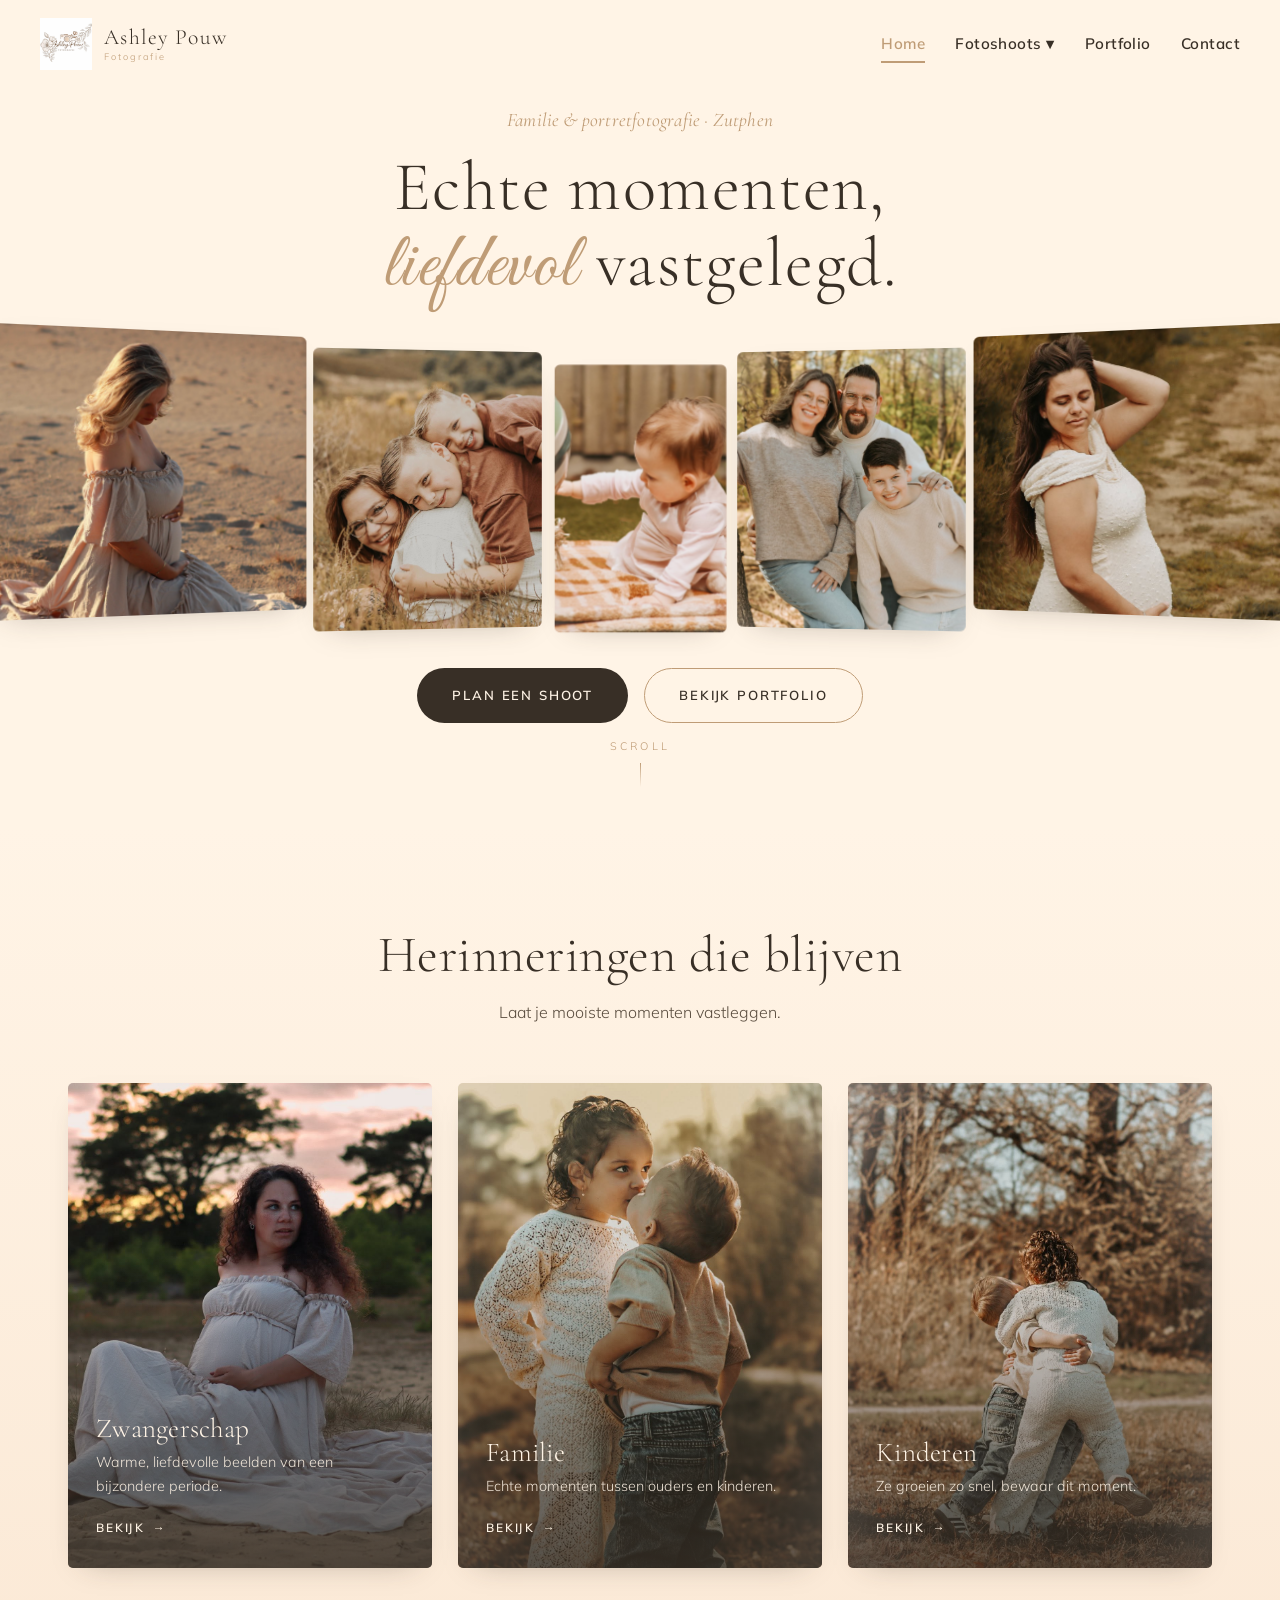
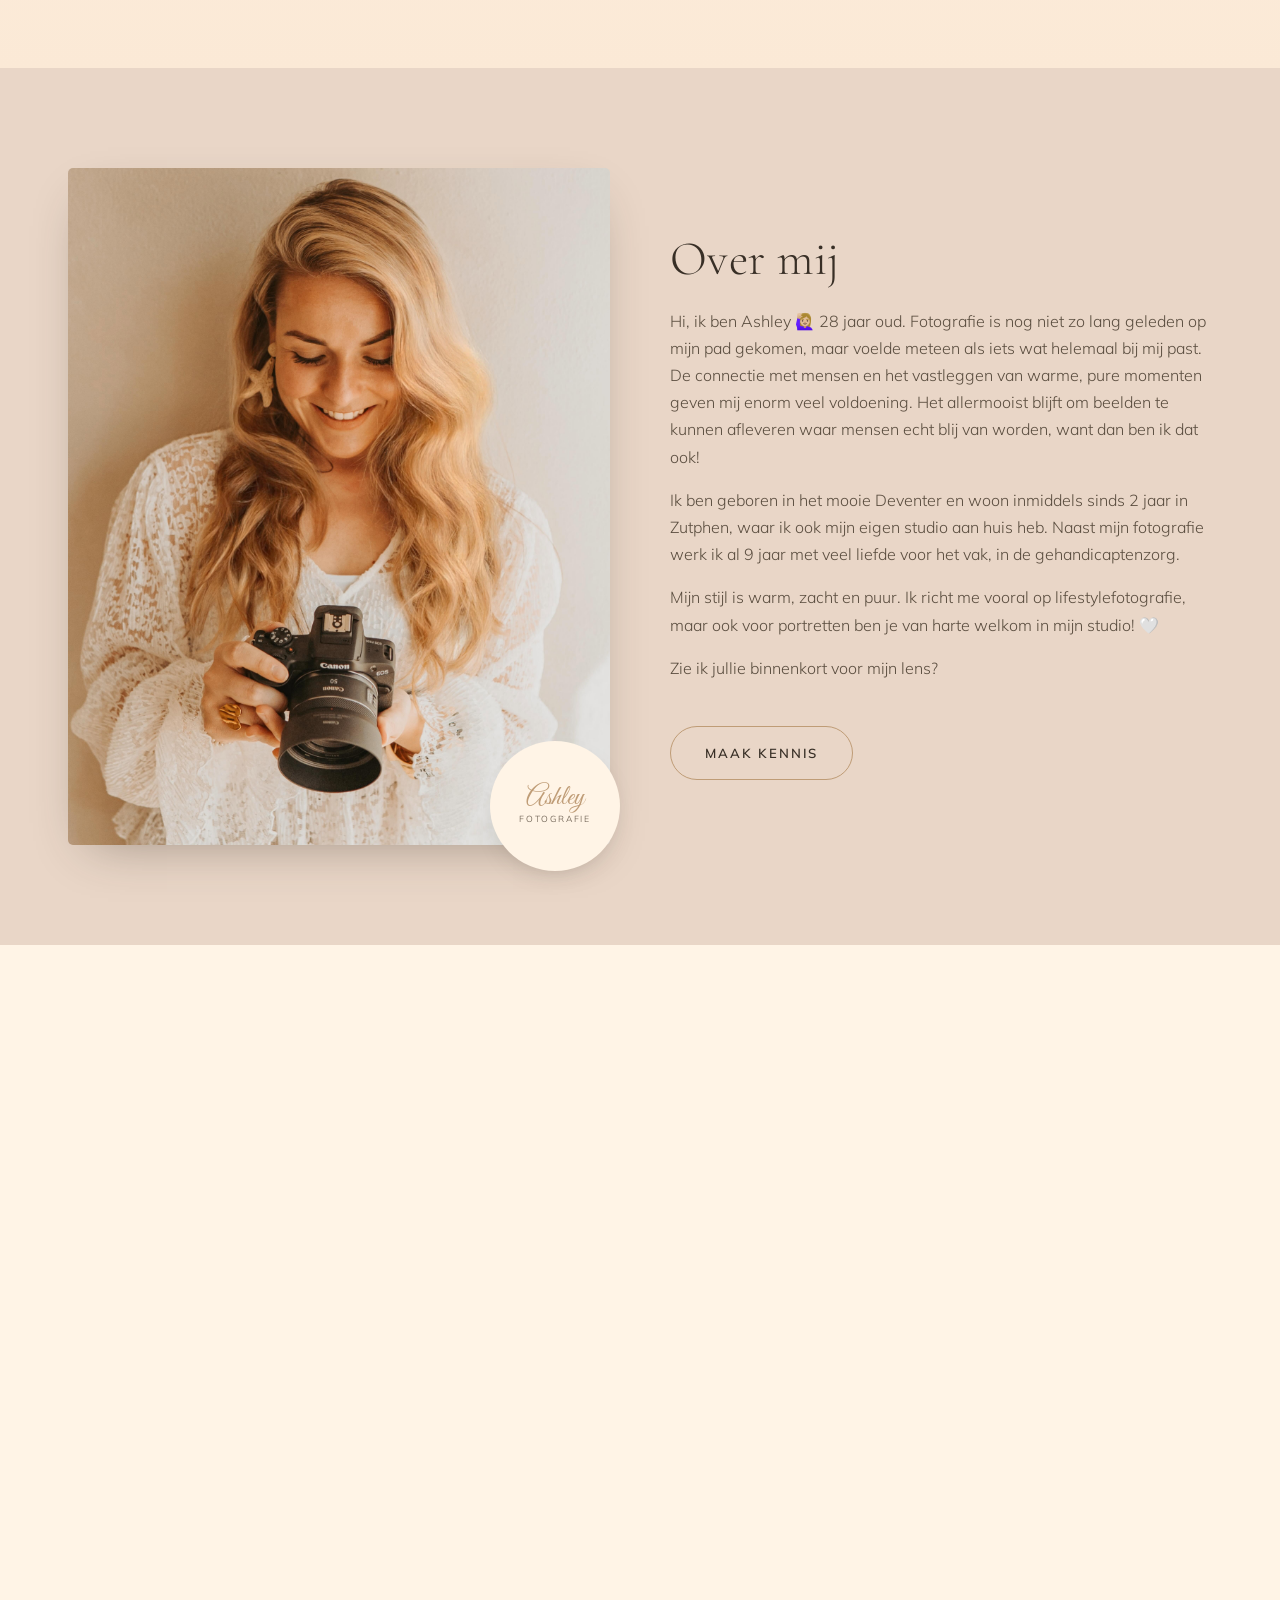
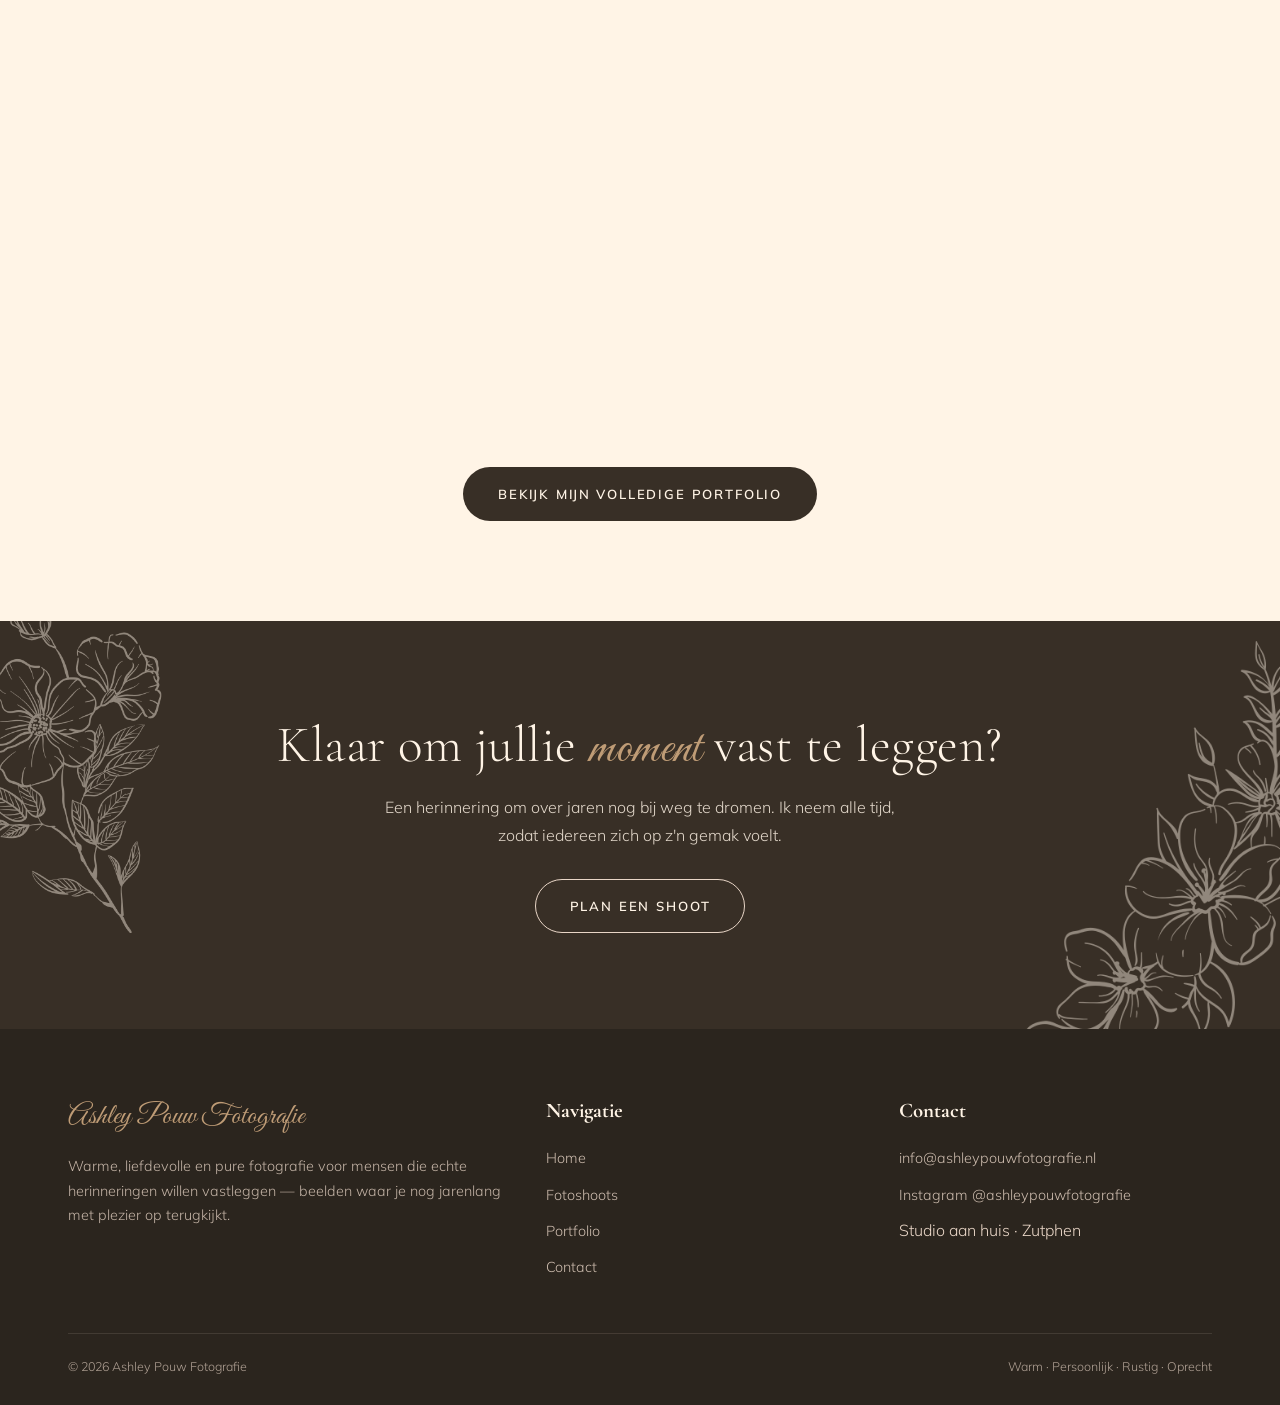
==== index.html @ 1427d6a0 "Ashley Pouw Fotografie website Volledige statische 7-paginas site: hero met gebogen fotoband, fotosh" ====
<!DOCTYPE html>
<html lang="nl">
<head>
  <meta charset="UTF-8">
  <meta name="viewport" content="width=device-width, initial-scale=1.0">
  <title>Ashley Pouw Fotografie · Warme, liefdevolle fotografie in Zutphen</title>
  <meta name="description" content="Warme, pure lifestyle- en portretfotografie in Zutphen. Zwangerschap, gezin, kinderen en meer — echte momenten, liefdevol vastgelegd.">
  <link rel="icon" href="images/logo.jpg">
  <link rel="preconnect" href="https://fonts.googleapis.com">
  <link rel="preconnect" href="https://fonts.gstatic.com" crossorigin>
  <link href="https://fonts.googleapis.com/css2?family=Cormorant+Garamond:ital,wght@0,300;0,400;0,500;1,300;1,400&family=Great+Vibes&family=Mulish:wght@300;400;600&display=swap" rel="stylesheet">
  <link rel="stylesheet" href="css/style.css">
</head>
<body>

  <!-- ===== Header ===== -->
  <header class="site-header">
    <a class="brand" href="index.html">
      <img src="images/logo.jpg" alt="Ashley Pouw Fotografie logo">
      <span class="brand-name">Ashley Pouw<small>Fotografie</small></span>
    </a>
    <button class="nav-toggle" aria-label="Menu"><span></span><span></span><span></span></button>
    <nav class="nav">
      <a href="index.html" class="active">Home</a>
      <div class="has-drop">
        <a href="fotoshoots.html">Fotoshoots ▾</a>
        <div class="dropdown">
          <a href="fotoshoots.html">Alle fotoshoots</a>
          <a href="familieshoots.html">Familieshoots</a>
          <a href="kindershoot.html">Kindershoot</a>
          <a href="zwangerschapsshoot.html">Zwangerschapsshoot</a>
        </div>
      </div>
      <a href="portfolio.html">Portfolio</a>
      <a href="contact.html">Contact</a>
    </nav>
  </header>

  <!-- ===== Hero ===== -->
  <section class="hero">
    <span class="eyebrow hero-eyebrow">Familie &amp; portretfotografie · Zutphen</span>
    <h1>Echte momenten,<br><span class="script">liefdevol</span> vastgelegd.</h1>

    <div class="arc">
      <div class="arc-item"><img src="images/zwanger-1.jpg" alt="Zwangerschapsshoot"></div>
      <div class="arc-item"><img src="images/familie-2.jpg" alt="Familieshoot"></div>
      <div class="arc-item"><img src="images/kinder-2.jpg" alt="Kindershoot"></div>
      <div class="arc-item"><img src="images/familie-7.jpg" alt="Familieshoot"></div>
      <div class="arc-item"><img src="images/zwanger-4.jpg" alt="Zwangerschapsshoot"></div>
    </div>

    <div class="hero-cta">
      <a href="contact.html" class="btn btn-primary">Plan een shoot</a>
      <a href="portfolio.html" class="btn btn-ghost">Bekijk portfolio</a>
    </div>

    <div class="scroll-hint">Scroll</div>
  </section>

  <!-- ===== Diensten ===== -->
  <section class="services section-pad">
    <div class="container">
      <div class="section-head reveal">
        <h2>Herinneringen die blijven</h2>
        <p>Laat je mooiste momenten vastleggen.</p>
      </div>
      <div class="service-grid">
        <a class="service-card reveal" href="zwangerschapsshoot.html">
          <img src="images/zwanger-2.jpg" alt="Zwangerschapsshoot">
          <div class="body">
            <h3>Zwangerschap</h3>
            <p>Warme, liefdevolle beelden van een bijzondere periode.</p>
            <span class="link">Bekijk <span>→</span></span>
          </div>
        </a>
        <a class="service-card reveal" href="familieshoots.html">
          <img src="images/familie-5.jpg" alt="Familieshoot">
          <div class="body">
            <h3>Familie</h3>
            <p>Echte momenten tussen ouders en kinderen.</p>
            <span class="link">Bekijk <span>→</span></span>
          </div>
        </a>
        <a class="service-card reveal" href="kindershoot.html">
          <img src="images/kinder-3.jpg" alt="Kindershoot">
          <div class="body">
            <h3>Kinderen</h3>
            <p>Ze groeien zo snel, bewaar dit moment.</p>
            <span class="link">Bekijk <span>→</span></span>
          </div>
        </a>
      </div>
    </div>
  </section>

  <!-- ===== Over Ashley ===== -->
  <section class="about section-pad">
    <div class="container about-wrap">
      <div class="about-img reveal">
        <img src="images/over-ashley.jpg" alt="Ashley Pouw">
        <div class="badge">
          <span class="script">Ashley</span>
          <small>Fotografie</small>
        </div>
      </div>
      <div class="about-text reveal">
        <h2>Over mij</h2>
      <p>Hi, ik ben Ashley 🙋🏼‍♀️ 28 jaar oud. Fotografie is nog niet zo lang geleden op mijn pad gekomen, maar voelde meteen als iets wat helemaal bij mij past. De connectie met mensen en het vastleggen van warme, pure momenten geven mij enorm veel voldoening. Het allermooist blijft om beelden te kunnen afleveren waar mensen echt blij van worden, want dan ben ik dat ook!</p>

<p>Ik ben geboren in het mooie Deventer en woon inmiddels sinds 2 jaar in Zutphen, waar ik ook mijn eigen studio aan huis heb. Naast mijn fotografie werk ik al 9 jaar met veel liefde voor het vak, in de gehandicaptenzorg.</p>

<p>Mijn stijl is warm, zacht en puur. Ik richt me vooral op lifestylefotografie, maar ook voor portretten ben je van harte welkom in mijn studio! 🤍</p>

<p>Zie ik jullie binnenkort voor mijn lens?</p>
        <a href="contact.html" class="btn btn-ghost" style="margin-top:28px;">Maak kennis</a>
      </div>
    </div>
  </section>

  <!-- ===== Portfolio preview ===== -->
  <section class="section-pad">
    <div class="container">
      <div class="section-head reveal">
        <h2> Bekijk mijn werk</h2>
        <p>Warm, liefdevol en pure emoties.</p>
      </div>
      <div class="gallery gallery--mosaic reveal">
        <figure><img src="images/zwanger-3.jpg" alt="Zwangerschapsshoot"><figcaption>Zwangerschap</figcaption></figure>
        <figure><img src="images/kinder-1.jpg" alt="Kindershoot"><figcaption>Kinderen</figcaption></figure>
        <figure><img src="images/familie-7.jpg" alt="Familieshoot"><figcaption>Familie</figcaption></figure>
        <figure><img src="images/familie-9.jpg" alt="Familieshoot"><figcaption>Familie</figcaption></figure>
        <figure><img src="images/koppel-1.jpg" alt="Koppelshoot"><figcaption>Koppel</figcaption></figure>
        <figure><img src="images/zwanger-7.jpg" alt="Zwangerschapsshoot"><figcaption>Zwangerschap</figcaption></figure>
      </div>
      <div style="text-align:center; margin-top:44px;" class="reveal">
        <a href="portfolio.html" class="btn btn-primary">Bekijk mijn volledige portfolio</a>
      </div>
    </div>
  </section>

  <!-- ===== CTA ===== -->
  <section class="cta-band">
    <h2>Klaar om jullie <span class="script">moment</span> vast te leggen?</h2>
    <p>Een herinnering om over jaren nog bij weg te dromen. Ik neem alle tijd, zodat iedereen zich op z'n gemak voelt.</p>
    <a href="contact.html" class="btn btn-ghost" style="border-color:var(--beige); color:var(--creme);">Plan een shoot</a>
  </section>

  <!-- ===== Footer ===== -->
  <footer class="site-footer">
    <div class="container">
      <div class="footer-grid">
        <div>
          <span class="script">Ashley Pouw Fotografie</span>
          <p style="margin-top:12px;">Warme, liefdevolle en pure fotografie voor mensen die echte herinneringen willen vastleggen — beelden waar je nog jarenlang met plezier op terugkijkt.</p>
        </div>
        <div>
          <h4>Navigatie</h4>
          <ul>
            <li><a href="index.html">Home</a></li>
            <li><a href="fotoshoots.html">Fotoshoots</a></li>
            <li><a href="portfolio.html">Portfolio</a></li>
            <li><a href="contact.html">Contact</a></li>
          </ul>
        </div>
        <div>
          <h4>Contact</h4>
          <ul>
            <li><a href="mailto:info@ashleypouwfotografie.nl">info@ashleypouwfotografie.nl</a></li>
            <li><a href="#">Instagram @ashleypouwfotografie</a></li>
            <li>Studio aan huis · Zutphen</li>
          </ul>
        </div>
      </div>
      <div class="footer-bottom">
        <span>© 2026 Ashley Pouw Fotografie</span>
        <span>Warm · Persoonlijk · Rustig · Oprecht</span>
      </div>
    </div>
  </footer>

  <script src="js/main.js"></script>
</body>
</html>
---- css/style.css ----
/* ============================================================
   Ashley Pouw Fotografie — stylesheet
   Crème · Camel · Zacht beige · Donkerbruin
   ============================================================ */

:root {
  --creme:   #fff4e6;
  --camel:   #bf9c76;
  --beige:   #e9d6c7;
  --bruin:   #382f26;
  --bruin-zacht: #5a4d3f;

  --display: "Cormorant Garamond", Georgia, serif;
  --script:  "Great Vibes", cursive;
  --body:    "Mulish", -apple-system, BlinkMacSystemFont, "Segoe UI", sans-serif;

  --maxw: 1200px;
  --radius: 5px;
  --shadow: 0 18px 50px -22px rgba(56, 47, 38, 0.45);
  --shadow-soft: 0 10px 30px -18px rgba(56, 47, 38, 0.4);
  --ease: cubic-bezier(0.22, 0.61, 0.36, 1);
}

* { box-sizing: border-box; margin: 0; padding: 0; }

html { scroll-behavior: smooth; }

body {
  font-family: var(--body);
  font-weight: 300;
  color: var(--bruin);
  background: var(--creme);
  line-height: 1.7;
  overflow-x: hidden;
  -webkit-font-smoothing: antialiased;
}

img { display: block; max-width: 100%; }

/* gezichten in beeld houden: uitsnede richting de bovenkant i.p.v. het midden */
.arc-item img,
.service-card img,
.about-img img,
.gallery img,
.shoot-intro img,
.page-hero img.bg {
  object-position: center 30%;
}

a { color: inherit; text-decoration: none; }

h1, h2, h3 {
  font-family: var(--display);
  font-weight: 300;
  line-height: 1.1;
  letter-spacing: 0.01em;
}

.script {
  font-family: var(--script);
  color: var(--camel);
  font-weight: 400;
}

.container { width: 100%; max-width: var(--maxw); margin: 0 auto; padding: 0 28px; }

.eyebrow {
  display: block;
  font-family: var(--display);
  font-style: italic;
  font-weight: 400;
  text-transform: none;
  letter-spacing: 0.01em;
  font-size: 1.2rem;
  color: var(--camel);
  margin-bottom: 6px;
}

section { position: relative; }

/* ---------- Buttons ---------- */
.btn {
  display: inline-block;
  font-family: var(--body);
  font-weight: 600;
  font-size: 0.82rem;
  letter-spacing: 0.14em;
  text-transform: uppercase;
  padding: 15px 34px;
  border-radius: 100px;
  cursor: pointer;
  transition: all 0.35s var(--ease);
  border: 1.5px solid transparent;
}
.btn-primary { background: var(--bruin); color: var(--creme); }
.btn-primary:hover { background: var(--camel); transform: translateY(-2px); }
.btn-ghost { background: transparent; border-color: var(--camel); color: var(--bruin); }
.btn-ghost:hover { background: var(--camel); color: var(--creme); transform: translateY(-2px); }

/* ============================================================
   Header / navigatie
   ============================================================ */
.site-header {
  position: fixed;
  top: 0; left: 0; right: 0;
  z-index: 100;
  display: flex;
  align-items: center;
  justify-content: space-between;
  padding: 18px 40px;
  transition: background 0.4s var(--ease), box-shadow 0.4s var(--ease), padding 0.4s var(--ease);
}
.site-header.scrolled {
  background: rgba(255, 244, 230, 0.92);
  backdrop-filter: blur(10px);
  box-shadow: 0 4px 30px -20px rgba(56,47,38,0.6);
  padding: 10px 40px;
}
.brand { display: flex; align-items: center; gap: 12px; }
.brand img { height: 52px; width: auto; transition: height 0.4s var(--ease); }
.site-header.scrolled .brand img { height: 42px; }
.brand-name {
  font-family: var(--display);
  font-size: 1.35rem;
  letter-spacing: 0.06em;
  text-transform: none;
  color: var(--bruin);
  line-height: 1;
}
.brand-name small {
  display: block;
  font-family: var(--body);
  font-size: 0.58rem;
  letter-spacing: 0.22em;
  color: var(--camel);
  margin-top: 4px;
}

.nav { display: flex; align-items: center; gap: 30px; }
.nav a {
  font-size: 0.95rem;
  letter-spacing: 0.03em;
  text-transform: none;
  font-weight: 600;
  position: relative;
  padding: 4px 0;
}
.nav a::after {
  content: "";
  position: absolute;
  left: 0; bottom: -2px;
  width: 0; height: 1.5px;
  background: var(--camel);
  transition: width 0.35s var(--ease);
}
.nav a:hover::after, .nav a.active::after { width: 100%; }
.nav a.active { color: var(--camel); }

/* lichte header-variant: subpagina's met donkere page-hero achter de balk */
.site-header--light .brand-name { color: var(--creme); }
.site-header--light .brand-name small { color: var(--beige); }
.site-header--light .nav > a,
.site-header--light .has-drop > a { color: var(--creme); }
.site-header--light .nav > a.active,
.site-header--light .has-drop > a.active { color: var(--beige); }
.site-header--light .nav-toggle span { background: var(--creme); }
.site-header--light .dropdown a { color: var(--bruin); }

/* zodra de balk bij scrollen lichtkleurig wordt -> tekst weer donker */
.site-header--light.scrolled .brand-name { color: var(--bruin); }
.site-header--light.scrolled .brand-name small { color: var(--camel); }
.site-header--light.scrolled .nav > a,
.site-header--light.scrolled .has-drop > a { color: var(--bruin); }
.site-header--light.scrolled .nav > a.active,
.site-header--light.scrolled .has-drop > a.active { color: var(--camel); }
.site-header--light.scrolled .nav-toggle span { background: var(--bruin); }

/* dropdown */
.has-drop { position: relative; }
.dropdown {
  position: absolute;
  top: 100%; left: 50%;
  transform: translate(-50%, 10px);
  min-width: 220px;
  background: rgba(255,244,230,0.98);
  backdrop-filter: blur(10px);
  border: 1px solid var(--beige);
  border-radius: 12px;
  box-shadow: var(--shadow-soft);
  padding: 10px;
  opacity: 0; visibility: hidden;
  transition: all 0.3s var(--ease);
}
.has-drop:hover .dropdown { opacity: 1; visibility: visible; transform: translate(-50%, 8px); }
.dropdown a {
  display: block;
  padding: 9px 14px;
  border-radius: 8px;
  text-transform: none;
  letter-spacing: 0.04em;
  font-size: 0.9rem;
}
.dropdown a::after { display: none; }
.dropdown a:hover { background: var(--beige); color: var(--bruin); }

/* hamburger */
.nav-toggle { display: none; background: none; border: 0; cursor: pointer; flex-direction: column; gap: 5px; padding: 8px; }
.nav-toggle span { width: 26px; height: 2px; background: var(--bruin); transition: 0.3s var(--ease); }

/* ============================================================
   HERO — gebogen foto-arc met animatie
   ============================================================ */
.hero {
  min-height: auto;
  display: flex;
  flex-direction: column;
  align-items: center;
  justify-content: center;
  text-align: center;
  padding: 104px 20px 40px;
  perspective: 1600px;
  overflow: hidden;
}
.hero-eyebrow {
  opacity: 0;
  animation: fadeUp 1s var(--ease) 0.2s forwards;
  margin-bottom: 12px;
}
.hero h1 {
  font-size: clamp(2.2rem, 5.4vw, 4.6rem);
  letter-spacing: 0.02em;
  margin-bottom: 8px;
  opacity: 0;
  animation: fadeUp 1.1s var(--ease) 0.35s forwards;
}
.hero h1 .script { font-size: 1.15em; display: inline-block; line-height: 0.9; }
.hero-sub {
  max-width: 520px;
  font-size: 1.05rem;
  color: var(--bruin-zacht);
  margin: 18px auto 32px;
  opacity: 0;
  animation: fadeUp 1.1s var(--ease) 0.55s forwards;
}
.hero-cta {
  display: flex; gap: 16px; justify-content: center; flex-wrap: wrap;
  margin-top: 30px;
  opacity: 0;
  animation: fadeUp 1.1s var(--ease) 1s forwards;
}

/* speelse, gebogen foto-band over de volle breedte (cilinder) */
.arc {
  align-self: stretch;
  margin: 48px -20px 0;
  display: flex;
  gap: 6px;
  align-items: center;
  justify-content: center;
  perspective: 1700px;
  perspective-origin: 50% 45%;
}
.arc-item {
  flex: 1 1 0;
  min-width: 0;
  height: clamp(205px, 31vh, 305px);
  border-radius: 6px;
  overflow: hidden;
  background: var(--beige);
  box-shadow: var(--shadow-soft);
  transform: translateY(var(--ty, 0)) rotateY(var(--ry, 0)) scale(var(--sc, 1));
  opacity: 0;
  animation: arcFade 0.9s var(--ease) forwards;
  transition: transform 0.5s var(--ease);
}
.arc-item img { width: 100%; height: 100%; object-fit: cover; transition: transform 1.1s var(--ease); }
.arc-item:hover img { transform: scale(1.05); }

/* breder/groter aan de buitenkant, smaller in het midden + gebogen */
.arc-item:nth-child(1) { flex-grow: 1.35; --ry: 30deg;  --ty: -26px; --sc: 1.02; animation-delay: 0.45s; }
.arc-item:nth-child(2) { flex-grow: 1.0;  --ry: 15deg;  --ty: -9px;              animation-delay: 0.55s; }
.arc-item:nth-child(3) { flex-grow: 0.78; --ry: 0deg;   --ty: 0;     --sc: 0.96; animation-delay: 0.65s; }
.arc-item:nth-child(4) { flex-grow: 1.0;  --ry: -15deg; --ty: -9px;              animation-delay: 0.75s; }
.arc-item:nth-child(5) { flex-grow: 1.35; --ry: -30deg; --ty: -26px; --sc: 1.02; animation-delay: 0.85s; }

@keyframes arcFade { to { opacity: 1; } }

.scroll-hint {
  margin-top: 14px;
  font-size: 0.68rem;
  letter-spacing: 0.3em;
  text-transform: uppercase;
  color: var(--camel);
  opacity: 0;
  animation: fadeUp 1s var(--ease) 1.4s forwards;
}
.scroll-hint::after {
  content: "";
  display: block;
  width: 1px; height: 24px;
  margin: 8px auto 0;
  background: linear-gradient(var(--camel), transparent);
  animation: scrollPulse 2s ease-in-out infinite;
}
@keyframes scrollPulse { 0%,100% { opacity: 0.3; transform: scaleY(0.7); } 50% { opacity: 1; transform: scaleY(1); } }

@keyframes fadeUp { from { opacity: 0; transform: translateY(28px); } to { opacity: 1; transform: translateY(0); } }

/* ============================================================
   Generieke section-koppen
   ============================================================ */
.section-pad { padding: 100px 0; }
.section-head { text-align: center; max-width: 640px; margin: 0 auto 56px; }
.section-head .eyebrow { display: block; margin-bottom: 14px; }
.section-head h2 { font-size: clamp(2rem, 4.5vw, 3.2rem); margin-bottom: 16px; }
.section-head p { color: var(--bruin-zacht); }

/* reveal on scroll */
.reveal { opacity: 0; transform: translateY(40px); transition: opacity 0.9s var(--ease), transform 0.9s var(--ease); }
.reveal.in { opacity: 1; transform: none; }

/* ============================================================
   Diensten — kaarten
   ============================================================ */
.services { background: linear-gradient(180deg, var(--creme), #fbe9d6); }
.service-grid {
  display: grid;
  grid-template-columns: repeat(3, 1fr);
  gap: 26px;
}
.service-card {
  position: relative;
  border-radius: var(--radius);
  overflow: hidden;
  aspect-ratio: 3 / 4;
  box-shadow: var(--shadow-soft);
  display: flex;
  align-items: flex-end;
  isolation: isolate;
}
.service-card img {
  position: absolute; inset: 0;
  width: 100%; height: 100%;
  object-fit: cover;
  z-index: -2;
  transition: transform 1s var(--ease);
}
.service-card::after {
  content: "";
  position: absolute; inset: 0;
  background: linear-gradient(transparent 35%, rgba(56,47,38,0.78));
  z-index: -1;
}
.service-card:hover img { transform: scale(1.07); }
.service-card .body { padding: 28px; color: var(--creme); }
.service-card h3 { color: var(--creme); font-size: 1.7rem; margin-bottom: 6px; }
.service-card p { font-size: 0.9rem; opacity: 0.9; margin-bottom: 14px; }
.service-card .link {
  font-size: 0.75rem; letter-spacing: 0.18em; text-transform: uppercase;
  font-weight: 600; color: var(--creme);
  display: inline-flex; align-items: center; gap: 8px;
}
.service-card .link span { transition: transform 0.35s var(--ease); }
.service-card:hover .link span { transform: translateX(6px); }

/* ============================================================
   Over Ashley
   ============================================================ */
.about { background: var(--beige); }
.about-wrap { display: grid; grid-template-columns: 1fr 1fr; gap: 60px; align-items: center; }
.about-img { position: relative; }
.about-img img { border-radius: var(--radius); box-shadow: var(--shadow); aspect-ratio: 4/5; object-fit: cover; width: 100%; }
.about-img .badge {
  position: absolute; bottom: -26px; right: -10px;
  background: var(--creme);
  border-radius: 50%;
  width: 130px; height: 130px;
  display: flex; flex-direction: column; align-items: center; justify-content: center;
  box-shadow: var(--shadow-soft);
  text-align: center;
}
.about-img .badge .script { font-size: 1.7rem; line-height: 1; }
.about-img .badge small { font-size: 0.55rem; letter-spacing: 0.2em; text-transform: uppercase; color: var(--bruin-zacht); }
.about-text h2 { font-size: clamp(2rem, 4vw, 3rem); margin-bottom: 22px; }
.about-text .lead { font-size: 1.15rem; font-style: italic; font-family: var(--display); color: var(--camel); margin-bottom: 20px; }
.about-text p { margin-bottom: 16px; color: var(--bruin-zacht); }
.about-sign { font-family: var(--script); font-size: 2rem; color: var(--camel); margin-top: 10px; }

/* values */
.values { display: flex; flex-wrap: wrap; gap: 12px; margin-top: 24px; }
.values span {
  background: var(--creme);
  padding: 8px 18px; border-radius: 100px;
  font-size: 0.78rem; letter-spacing: 0.05em;
  border: 1px solid rgba(191,156,118,0.4);
}

/* ============================================================
   Portfolio — galerij
   ============================================================ */
.gallery {
  display: grid;
  grid-template-columns: repeat(3, 1fr);
  gap: 18px;
}
.gallery figure {
  margin: 0;
  position: relative;
  aspect-ratio: 4 / 5;
  border-radius: var(--radius);
  overflow: hidden;
  box-shadow: var(--shadow-soft);
}
.gallery img { width: 100%; height: 100%; object-fit: cover; transition: transform 0.9s var(--ease); }
.gallery figure:hover img { transform: scale(1.05); }

/* mozaïek-variant: uitgelijnd raster met afwisselende hoogtes */
.gallery--mosaic {
  grid-template-columns: repeat(3, 1fr);
  grid-auto-rows: 150px;
}
.gallery--mosaic figure { aspect-ratio: auto; }
.gallery--mosaic figure:nth-child(1) { grid-column: 1; grid-row: 1 / span 3; }
.gallery--mosaic figure:nth-child(2) { grid-column: 2; grid-row: 1 / span 2; }
.gallery--mosaic figure:nth-child(3) { grid-column: 3; grid-row: 1 / span 3; }
.gallery--mosaic figure:nth-child(4) { grid-column: 2; grid-row: 3 / span 3; }
.gallery--mosaic figure:nth-child(5) { grid-column: 1; grid-row: 4 / span 2; }
.gallery--mosaic figure:nth-child(6) { grid-column: 3; grid-row: 4 / span 2; }

/* mozaïek voor 9 foto's (diagonale hoog/laag-afwisseling, strakke boven- en onderlijn) */
.gallery--mosaic-9 {
  grid-template-columns: repeat(3, 1fr);
  grid-auto-rows: 150px;
}
.gallery--mosaic-9 figure { aspect-ratio: auto; }
.gallery--mosaic-9 figure:nth-child(1) { grid-column: 1; grid-row: 1 / span 3; }
.gallery--mosaic-9 figure:nth-child(2) { grid-column: 2; grid-row: 1 / span 2; }
.gallery--mosaic-9 figure:nth-child(3) { grid-column: 3; grid-row: 1 / span 2; }
.gallery--mosaic-9 figure:nth-child(4) { grid-column: 1; grid-row: 4 / span 2; }
.gallery--mosaic-9 figure:nth-child(5) { grid-column: 2; grid-row: 3 / span 3; }
.gallery--mosaic-9 figure:nth-child(6) { grid-column: 3; grid-row: 3 / span 2; }
.gallery--mosaic-9 figure:nth-child(7) { grid-column: 1; grid-row: 6 / span 2; }
.gallery--mosaic-9 figure:nth-child(8) { grid-column: 2; grid-row: 6 / span 2; }
.gallery--mosaic-9 figure:nth-child(9) { grid-column: 3; grid-row: 5 / span 3; }
.gallery figcaption {
  position: absolute; left: 0; right: 0; bottom: 0;
  padding: 18px;
  color: var(--creme);
  background: linear-gradient(transparent, rgba(56,47,38,0.7));
  font-family: var(--display);
  font-size: 1.1rem;
  opacity: 0;
  transform: translateY(10px);
  transition: all 0.4s var(--ease);
}
.gallery figure:hover figcaption { opacity: 1; transform: none; }

/* filterbar */
.filterbar { display: flex; justify-content: center; flex-wrap: wrap; gap: 10px; margin-bottom: 46px; }
.filterbar button {
  background: transparent;
  border: 1px solid rgba(191,156,118,0.5);
  color: var(--bruin);
  padding: 9px 22px; border-radius: 100px;
  font-family: var(--body); font-size: 0.78rem;
  letter-spacing: 0.1em; text-transform: uppercase; font-weight: 600;
  cursor: pointer; transition: all 0.3s var(--ease);
}
.filterbar button:hover { border-color: var(--camel); }
.filterbar button.active { background: var(--bruin); color: var(--creme); border-color: var(--bruin); }
.gallery figure.hide { display: none; }

/* ============================================================
   Sub-pagina hero (klein)
   ============================================================ */
.page-hero {
  min-height: 56vh;
  display: flex; flex-direction: column; align-items: center; justify-content: center;
  text-align: center;
  padding: 160px 24px 70px;
  position: relative;
  color: var(--creme);
  overflow: hidden;
}
.page-hero::before {
  content: ""; position: absolute; inset: 0;
  background: var(--bruin); z-index: -2;
}
.page-hero img.bg {
  position: absolute; inset: 0; width: 100%; height: 100%;
  object-fit: cover; z-index: -1; opacity: 0.55;
  animation: slowZoom 16s ease-in-out infinite alternate;
}
@keyframes slowZoom { from { transform: scale(1); } to { transform: scale(1.1); } }
.page-hero .eyebrow { color: var(--beige); margin-bottom: 16px; opacity: 0; animation: fadeUp 1s var(--ease) 0.1s forwards; }
.page-hero h1 { font-size: clamp(2.6rem, 6vw, 5rem); color: var(--creme); opacity: 0; animation: fadeUp 1.1s var(--ease) 0.25s forwards; }
.page-hero p { max-width: 560px; margin: 18px auto 0; opacity: 0; animation: fadeUp 1.1s var(--ease) 0.45s forwards; }

/* breadcrumb */
.crumbs { font-size: 0.78rem; letter-spacing: 0.1em; color: var(--beige); margin-bottom: 18px; opacity: 0; animation: fadeUp 1s var(--ease) forwards; }
.crumbs a { color: var(--beige); }
.crumbs a:hover { color: var(--creme); }

/* shoot intro */
.shoot-intro { display: grid; grid-template-columns: 1fr 1fr; gap: 56px; align-items: center; }
.shoot-intro img { border-radius: var(--radius); box-shadow: var(--shadow); aspect-ratio: 4/5; object-fit: cover; width: 100%; }
.shoot-intro h2 { font-size: clamp(1.9rem, 4vw, 2.8rem); margin-bottom: 18px; }
.shoot-intro p { color: var(--bruin-zacht); margin-bottom: 16px; }
.shoot-list { list-style: none; margin: 22px 0; }
.shoot-list li { padding: 8px 0 8px 30px; position: relative; border-bottom: 1px solid rgba(191,156,118,0.25); }
.shoot-list li::before { content: "✦"; position: absolute; left: 0; color: var(--camel); }

/* fotoshoots overzicht-kaarten (groot) */
.shoot-cards { display: grid; grid-template-columns: repeat(3, 1fr); gap: 26px; }

/* ============================================================
   CTA-band
   ============================================================ */
.cta-band {
  position: relative;
  overflow: hidden;
  background: var(--bruin);
  color: var(--creme);
  text-align: center;
  padding: 96px 24px;
}
/* botanische bloemen (eigen PNG's) zacht in de hoeken */
.cta-band::before, .cta-band::after {
  content: "";
  position: absolute;
  background-repeat: no-repeat;
  background-size: contain;
  opacity: 0.45;
  pointer-events: none;
  z-index: 0;
}
.cta-band::before {
  width: 340px; height: 340px;
  top: -28px; left: -28px;
  background-image: url("../images/flower-4.png");
  background-position: top left;
}
.cta-band::after {
  width: 440px; height: 440px;
  bottom: -52px; right: -52px;
  background-image: url("../images/flower-3.png");
  background-position: bottom right;
}
.cta-band > * { position: relative; z-index: 1; }
.cta-band h2 { font-size: clamp(2rem, 4.5vw, 3.2rem); color: var(--creme); margin-bottom: 16px; }
.cta-band .script { color: var(--camel); }
.cta-band p { max-width: 520px; margin: 0 auto 30px; opacity: 0.85; }

/* ============================================================
   Prijsblokken
   ============================================================ */
.pricing { background: var(--creme); }
.price-grid {
  display: grid;
  grid-template-columns: repeat(3, 1fr);
  gap: 24px;
  align-items: stretch;
}
.price-card {
  position: relative;
  background: var(--creme);
  border: 1px solid rgba(191,156,118,0.4);
  border-radius: var(--radius);
  padding: 40px 32px;
  display: flex;
  flex-direction: column;
  transition: transform 0.4s var(--ease), box-shadow 0.4s var(--ease), border-color 0.4s var(--ease);
}
.price-card:hover { transform: translateY(-6px); box-shadow: var(--shadow-soft); border-color: var(--camel); }
.price-card.featured { background: var(--bruin); border-color: var(--bruin); }
.price-card.featured .price-name { color: var(--beige); }
.price-card.featured h3, .price-card.featured .price { color: var(--creme); }
.price-card.featured .price small { color: var(--beige); }
.price-card.featured li { color: var(--beige); }
.price-card.featured li::before { color: var(--camel); }

.price-badge {
  position: absolute; top: -13px; left: 50%; transform: translateX(-50%);
  background: var(--camel); color: var(--creme);
  font-family: var(--body); font-size: 0.66rem; font-weight: 600;
  letter-spacing: 0.2em; text-transform: uppercase;
  padding: 6px 16px; border-radius: 100px; white-space: nowrap;
}
.price-name { font-family: var(--body); font-size: 0.72rem; letter-spacing: 0.26em; text-transform: uppercase; font-weight: 600; color: var(--camel); }
.price-card h3 { font-size: 1.7rem; margin: 8px 0 14px; }
.price { font-family: var(--display); font-size: 2.7rem; line-height: 1; color: var(--bruin); }
.price small { font-family: var(--body); font-size: 0.78rem; letter-spacing: 0.05em; color: var(--bruin-zacht); text-transform: none; }
.price-card ul { list-style: none; margin: 24px 0 30px; display: grid; gap: 11px; }
.price-card li { position: relative; padding-left: 26px; font-size: 0.92rem; color: var(--bruin-zacht); }
.price-card li::before { content: "✦"; position: absolute; left: 0; top: 1px; color: var(--camel); font-size: 0.8rem; }
.price-card .btn { margin-top: auto; text-align: center; }
.price-card.featured .btn { background: var(--creme); color: var(--bruin); }
.price-card.featured .btn:hover { background: var(--camel); color: var(--creme); }
.price-note { text-align: center; margin-top: 34px; font-size: 0.9rem; color: var(--bruin-zacht); }

/* ============================================================
   FAQ — accordeon
   ============================================================ */
.faq { background: var(--beige); }
.faq-list { max-width: 820px; margin: 0 auto; }
.faq-item { border-bottom: 1px solid rgba(191,156,118,0.45); }
.faq-item summary {
  list-style: none; cursor: pointer; position: relative;
  padding: 24px 50px 24px 4px;
  font-family: var(--display); font-size: clamp(1.15rem, 2.4vw, 1.5rem);
  color: var(--bruin); transition: color 0.3s var(--ease);
}
.faq-item summary::-webkit-details-marker { display: none; }
.faq-item summary:hover { color: var(--camel); }
.faq-item summary::after {
  content: "+"; position: absolute; right: 8px; top: 50%; transform: translateY(-50%);
  font-family: var(--body); font-weight: 300; font-size: 1.7rem; color: var(--camel);
  transition: transform 0.3s var(--ease);
}
.faq-item[open] summary::after { transform: translateY(-50%) rotate(45deg); }
.faq-item .answer { padding: 0 50px 26px 4px; color: var(--bruin-zacht); }

/* ============================================================
   Contact
   ============================================================ */
.contact-grid { display: grid; grid-template-columns: 1fr 1fr; gap: 56px; }
.contact-info h3 { font-size: 1.4rem; margin: 28px 0 6px; }
.contact-item { display: flex; gap: 14px; align-items: flex-start; margin-bottom: 18px; }
.contact-item .ic {
  width: 42px; height: 42px; flex: none;
  border-radius: 50%; background: var(--beige);
  display: flex; align-items: center; justify-content: center;
  color: var(--bruin); font-size: 1.1rem;
}
.contact-item .meta small { display: block; font-size: 0.72rem; letter-spacing: 0.16em; text-transform: uppercase; color: var(--camel); }
.contact-item .meta a, .contact-item .meta span { font-size: 1.05rem; }

form { display: grid; gap: 18px; }
.field { display: grid; gap: 6px; }
.field label { font-size: 0.78rem; letter-spacing: 0.1em; text-transform: uppercase; font-weight: 600; }
.field input, .field select, .field textarea {
  font-family: var(--body); font-size: 0.95rem;
  padding: 13px 16px;
  border: 1px solid rgba(191,156,118,0.5);
  border-radius: 10px;
  background: var(--creme);
  color: var(--bruin);
  transition: border 0.3s var(--ease), box-shadow 0.3s var(--ease);
}
.field input:focus, .field select:focus, .field textarea:focus {
  outline: none; border-color: var(--camel);
  box-shadow: 0 0 0 3px rgba(191,156,118,0.18);
}
.field textarea { resize: vertical; min-height: 130px; }
.form-note { font-size: 0.85rem; color: var(--bruin-zacht); }
.form-success { display: none; background: var(--beige); padding: 18px; border-radius: 10px; }
.form-success.show { display: block; }

/* ============================================================
   Footer
   ============================================================ */
.site-footer {
  background: #2b251e;
  color: var(--beige);
  padding: 64px 0 28px;
}
.footer-grid { display: grid; grid-template-columns: 1.4fr 1fr 1fr; gap: 40px; margin-bottom: 44px; }
.footer-grid h4 { font-family: var(--display); font-size: 1.3rem; color: var(--creme); margin-bottom: 16px; }
.footer-grid .script { font-size: 1.8rem; color: var(--camel); }
.footer-grid p { font-size: 0.9rem; opacity: 0.8; }
.footer-grid ul { list-style: none; }
.footer-grid ul li { margin-bottom: 9px; }
.footer-grid ul a { font-size: 0.9rem; opacity: 0.85; }
.footer-grid ul a:hover { color: var(--creme); opacity: 1; }
.footer-bottom {
  border-top: 1px solid rgba(233,214,199,0.18);
  padding-top: 22px;
  display: flex; justify-content: space-between; flex-wrap: wrap; gap: 10px;
  font-size: 0.78rem; opacity: 0.7;
}

/* ============================================================
   Lightbox
   ============================================================ */
.lightbox {
  position: fixed; inset: 0; z-index: 200;
  background: rgba(43,37,30,0.94);
  display: none; align-items: center; justify-content: center;
  padding: 40px;
}
.lightbox.open { display: flex; }
.lightbox img { max-width: 90vw; max-height: 86vh; border-radius: 8px; box-shadow: var(--shadow); }
.lightbox .close, .lightbox .nav-arrow {
  position: absolute; color: var(--creme); background: none; border: 0;
  font-size: 2rem; cursor: pointer; padding: 14px; line-height: 1;
  transition: color 0.3s;
}
.lightbox .close:hover, .lightbox .nav-arrow:hover { color: var(--camel); }
.lightbox .close { top: 18px; right: 26px; }
.lightbox .nav-arrow.prev { left: 18px; top: 50%; transform: translateY(-50%); }
.lightbox .nav-arrow.next { right: 18px; top: 50%; transform: translateY(-50%); }

/* ============================================================
   Responsive
   ============================================================ */
@media (max-width: 900px) {
  .nav {
    position: fixed; top: 0; right: 0;
    height: 100vh; width: min(78vw, 320px);
    background: var(--creme);
    flex-direction: column; align-items: flex-start;
    padding: 100px 32px 32px; gap: 8px;
    transform: translateX(100%);
    transition: transform 0.4s var(--ease);
    box-shadow: -20px 0 50px -30px rgba(56,47,38,0.6);
    overflow-y: auto;
  }
  .nav.open { transform: none; }
  .nav a { font-size: 1rem; padding: 10px 0; }
  .nav-toggle { display: flex; z-index: 101; }
  .has-drop .dropdown {
    position: static; transform: none; opacity: 1; visibility: visible;
    box-shadow: none; border: 0; background: transparent; padding: 0 0 0 14px; min-width: 0;
  }
  .has-drop .dropdown a { padding: 6px 0; }

  /* uitschuifmenu heeft een lichte achtergrond -> links altijd donker */
  .site-header--light .nav > a,
  .site-header--light .has-drop > a { color: var(--bruin); }
  .site-header--light .nav > a.active,
  .site-header--light .has-drop > a.active { color: var(--camel); }

  .service-grid, .shoot-cards, .price-grid { grid-template-columns: 1fr; }
  .price-grid { max-width: 460px; margin: 0 auto; }
  .about-wrap, .shoot-intro, .contact-grid { grid-template-columns: 1fr; gap: 40px; }
  .about-img .badge { width: 100px; height: 100px; }
  .cta-band::before { width: 220px; height: 220px; }
  .cta-band::after { width: 260px; height: 260px; }
  .gallery { grid-template-columns: repeat(2, 1fr); }
  /* mozaïek terug naar een net uitgelijnd raster op smalle schermen */
  .gallery--mosaic, .gallery--mosaic-9 { grid-auto-rows: auto; }
  .gallery--mosaic figure, .gallery--mosaic-9 figure { grid-column: auto !important; grid-row: auto !important; aspect-ratio: 4 / 5; }
  .footer-grid { grid-template-columns: 1fr; gap: 28px; }
  .arc { gap: 10px; }
  .arc-item:nth-child(1), .arc-item:nth-child(5) { display: none; }
}

@media (max-width: 540px) {
  .site-header { padding: 14px 20px; }
  .container { padding: 0 20px; }
  .cta-band::before, .cta-band::after { display: none; }
  .gallery { grid-template-columns: repeat(2, 1fr); }
  .arc-item { width: 38vw; }
  .section-pad { padding: 70px 0; }
}

/* respect reduced motion */
@media (prefers-reduced-motion: reduce) {
  *, *::before, *::after { animation-duration: 0.001ms !important; animation-iteration-count: 1 !important; transition-duration: 0.001ms !important; }
  .arc.loaded { animation: none; }
}
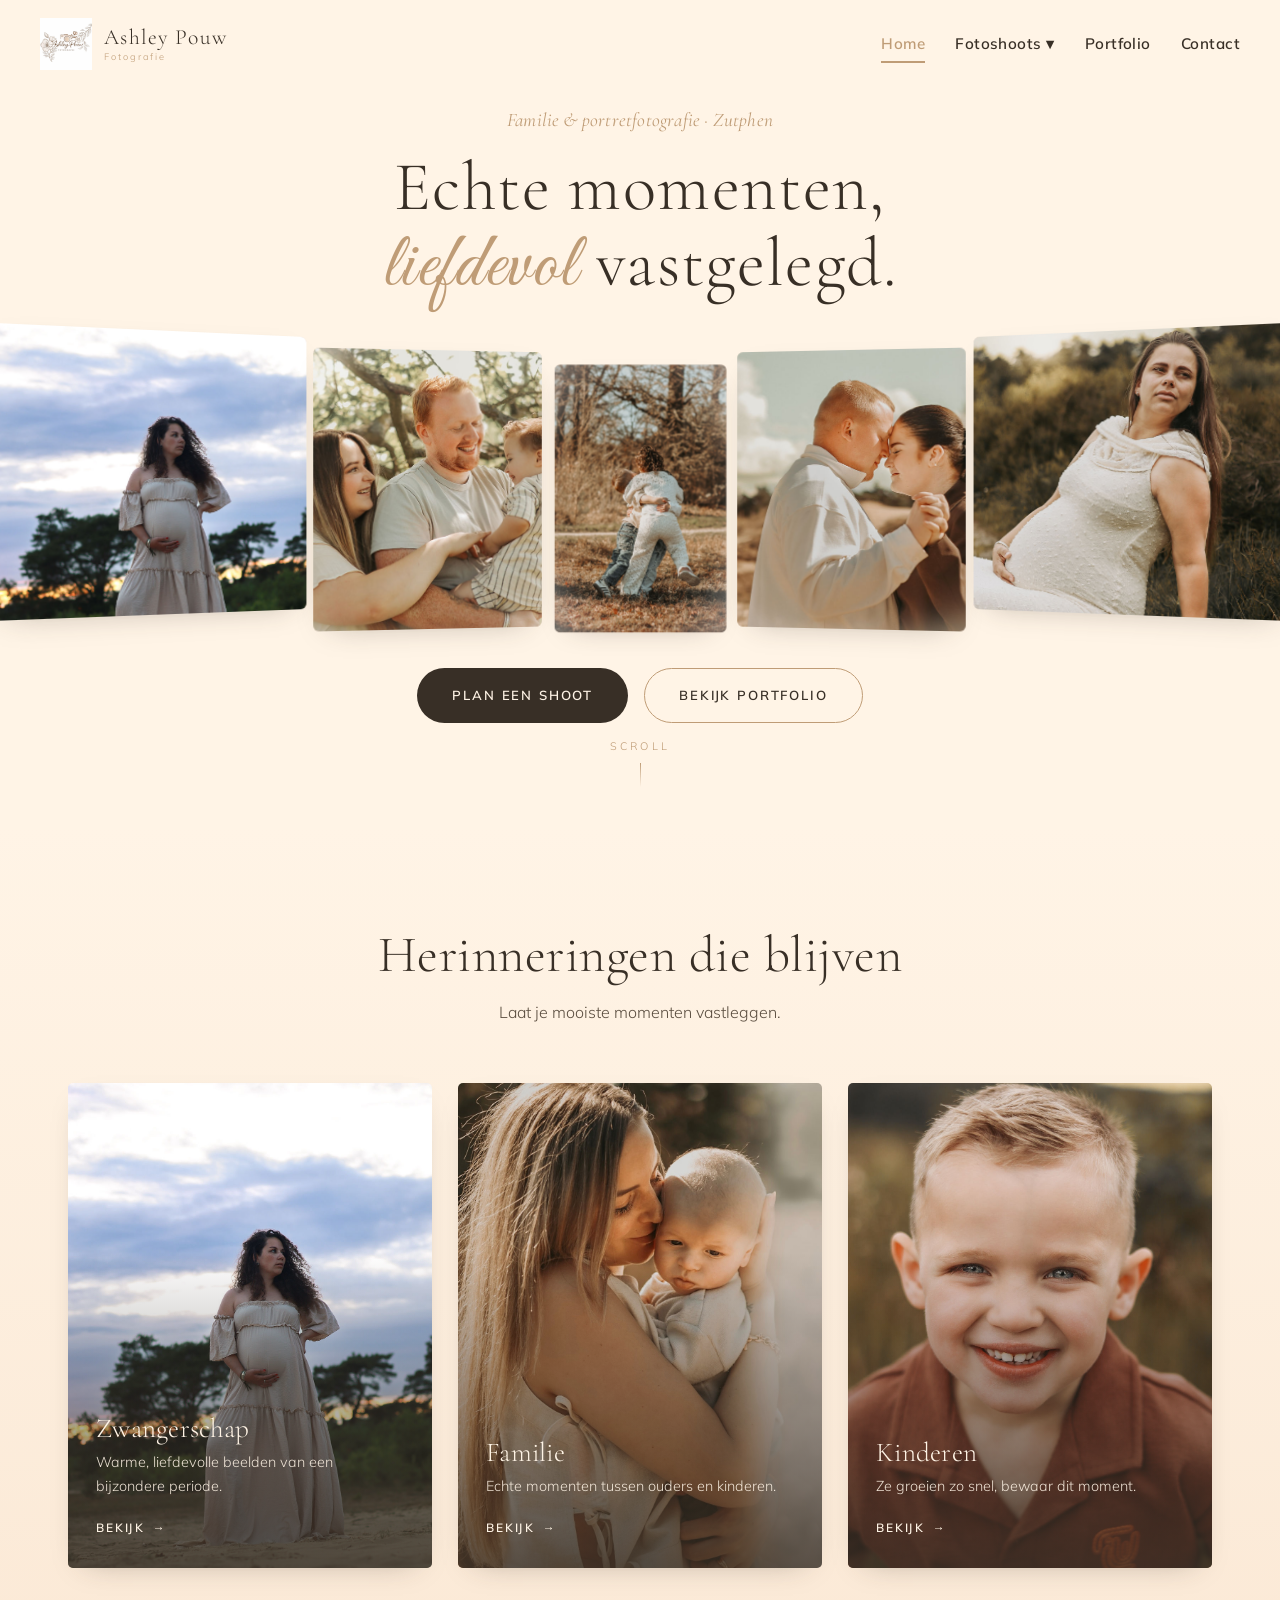
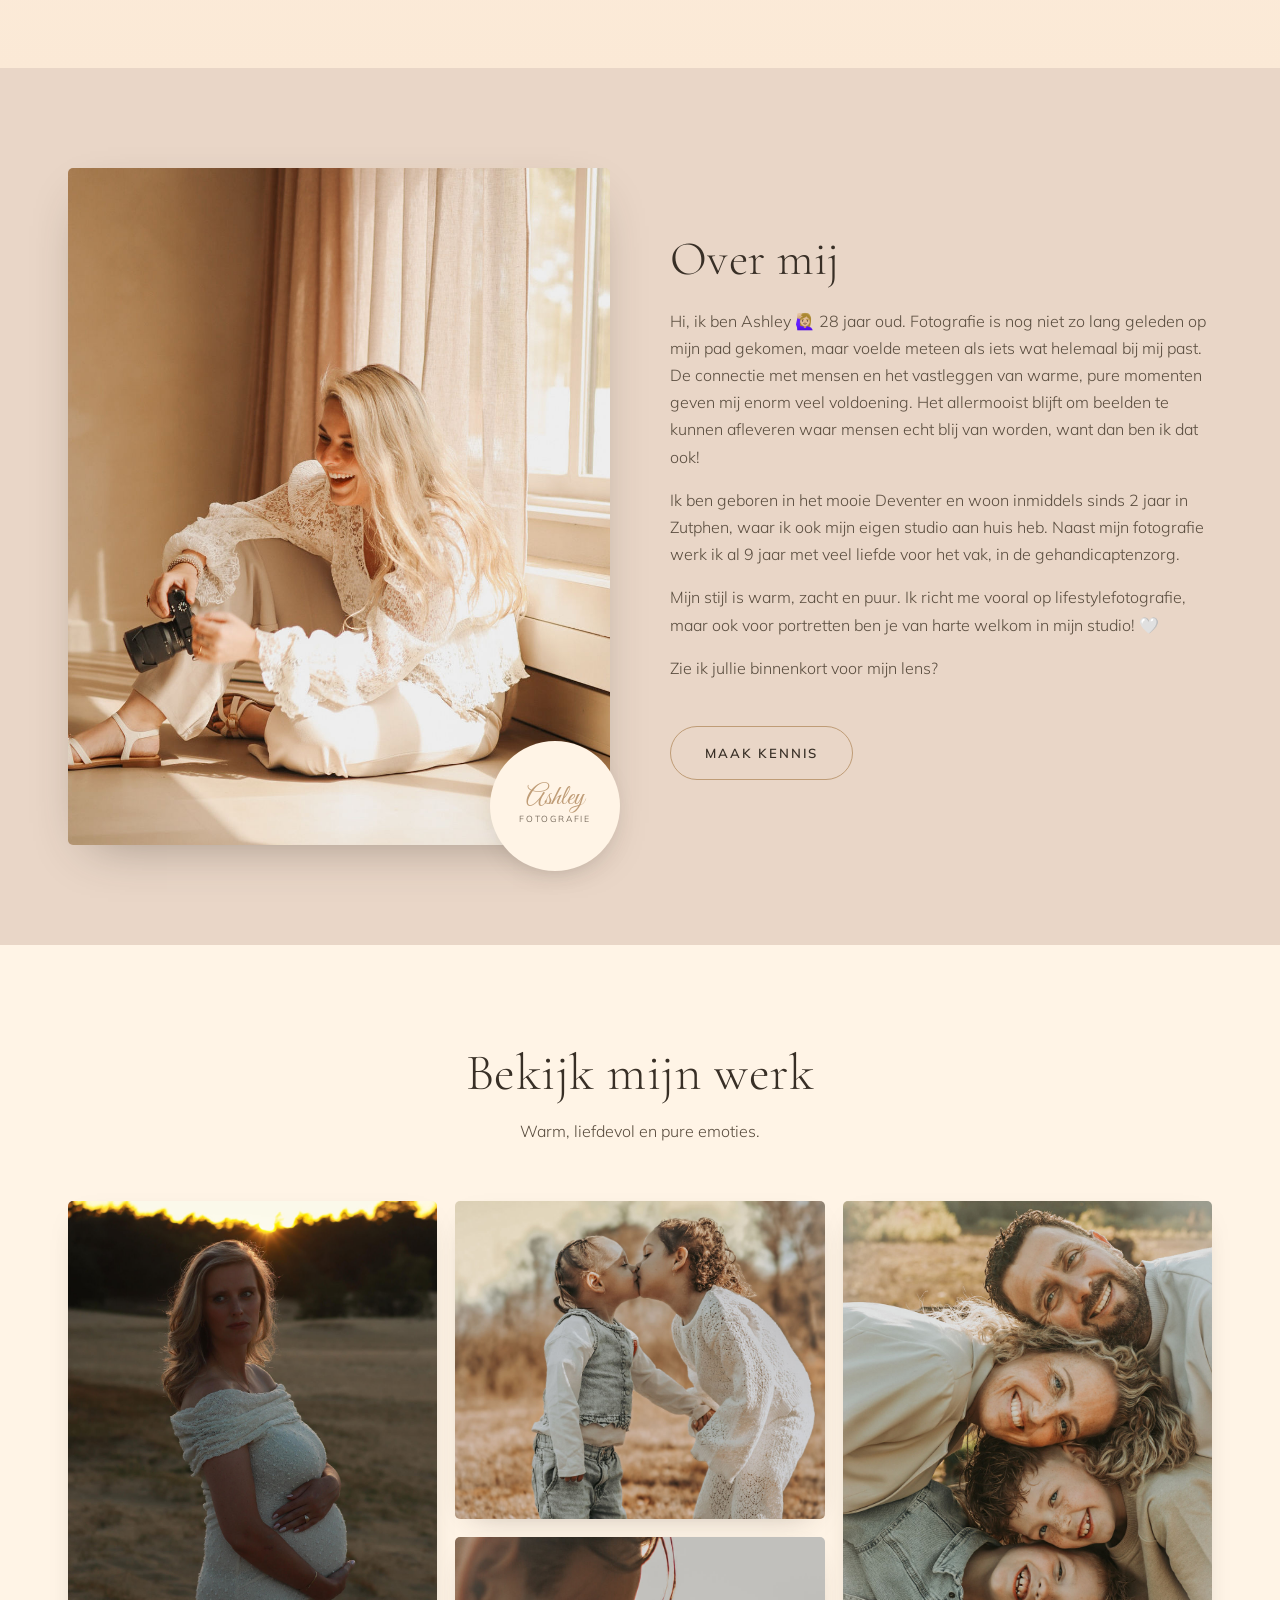
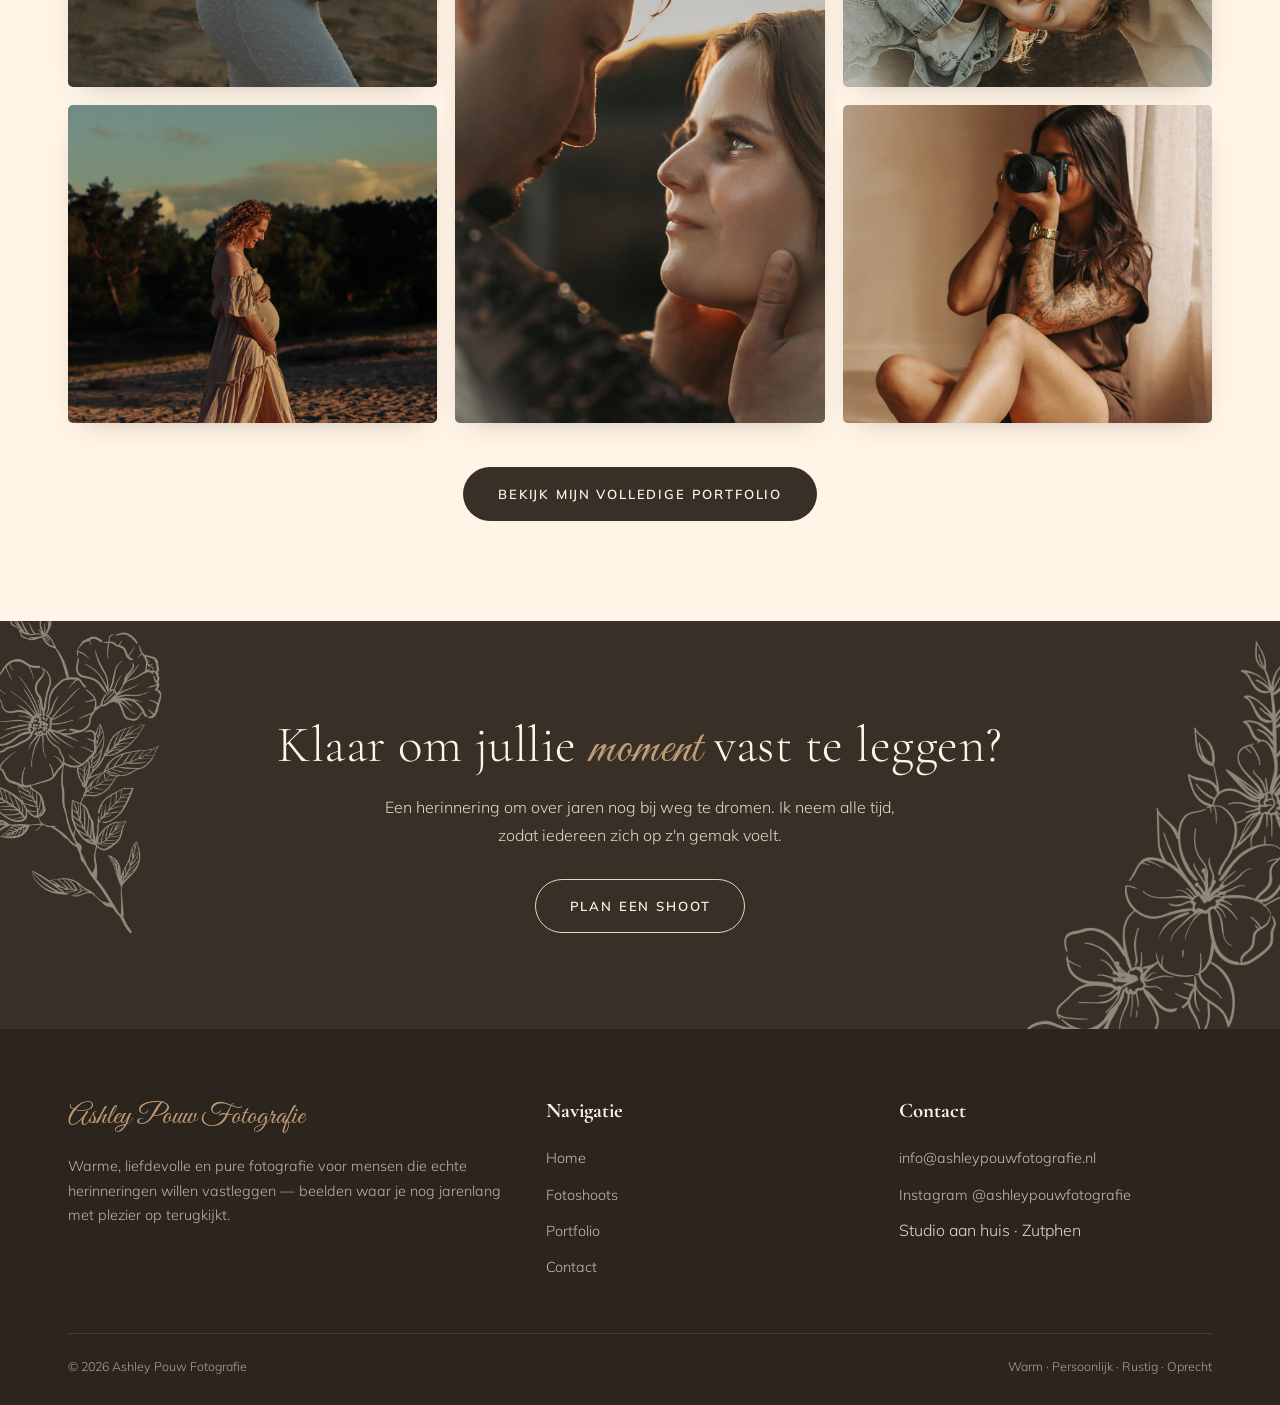
==== commit 854648ea: "Vervang alle fotos door nieuwe set (Highlights) Co-Authored-By: Claude Opus 4.8 <noreply@anthropic.c" ====
--- a/index.html
+++ b/index.html
@@ -42,11 +42,11 @@
     <h1>Echte momenten,<br><span class="script">liefdevol</span> vastgelegd.</h1>
 
     <div class="arc">
-      <div class="arc-item"><img src="images/zwanger-1.jpg" alt="Zwangerschapsshoot"></div>
-      <div class="arc-item"><img src="images/familie-2.jpg" alt="Familieshoot"></div>
+      <div class="arc-item"><img src="images/zwanger-2.jpg" alt="Zwangerschapsshoot"></div>
+      <div class="arc-item"><img src="images/familie-4.jpg" alt="Familieshoot"></div>
       <div class="arc-item"><img src="images/kinder-2.jpg" alt="Kindershoot"></div>
-      <div class="arc-item"><img src="images/familie-7.jpg" alt="Familieshoot"></div>
-      <div class="arc-item"><img src="images/zwanger-4.jpg" alt="Zwangerschapsshoot"></div>
+      <div class="arc-item"><img src="images/koppel-1.jpg" alt="Koppelshoot"></div>
+      <div class="arc-item"><img src="images/zwanger-6.jpg" alt="Zwangerschapsshoot"></div>
     </div>
 
     <div class="hero-cta">
@@ -74,7 +74,7 @@
           </div>
         </a>
         <a class="service-card reveal" href="familieshoots.html">
-          <img src="images/familie-5.jpg" alt="Familieshoot">
+          <img src="images/familie-3.jpg" alt="Familieshoot">
           <div class="body">
             <h3>Familie</h3>
             <p>Echte momenten tussen ouders en kinderen.</p>
@@ -125,12 +125,12 @@
         <p>Warm, liefdevol en pure emoties.</p>
       </div>
       <div class="gallery gallery--mosaic reveal">
-        <figure><img src="images/zwanger-3.jpg" alt="Zwangerschapsshoot"><figcaption>Zwangerschap</figcaption></figure>
+        <figure><img src="images/zwanger-4.jpg" alt="Zwangerschapsshoot"><figcaption>Zwangerschap</figcaption></figure>
         <figure><img src="images/kinder-1.jpg" alt="Kindershoot"><figcaption>Kinderen</figcaption></figure>
-        <figure><img src="images/familie-7.jpg" alt="Familieshoot"><figcaption>Familie</figcaption></figure>
-        <figure><img src="images/familie-9.jpg" alt="Familieshoot"><figcaption>Familie</figcaption></figure>
-        <figure><img src="images/koppel-1.jpg" alt="Koppelshoot"><figcaption>Koppel</figcaption></figure>
+        <figure><img src="images/familie-1.jpg" alt="Familieshoot"><figcaption>Familie</figcaption></figure>
+        <figure><img src="images/koppel-2.jpg" alt="Koppelshoot"><figcaption>Koppel</figcaption></figure>
         <figure><img src="images/zwanger-7.jpg" alt="Zwangerschapsshoot"><figcaption>Zwangerschap</figcaption></figure>
+        <figure><img src="images/portret-2.jpg" alt="Portretshoot"><figcaption>Portret</figcaption></figure>
       </div>
       <div style="text-align:center; margin-top:44px;" class="reveal">
         <a href="portfolio.html" class="btn btn-primary">Bekijk mijn volledige portfolio</a>
--- a/css/style.css
+++ b/css/style.css
@@ -748,7 +748,8 @@
 @media (max-width: 540px) {
   .site-header { padding: 14px 20px; }
   .container { padding: 0 20px; }
-  .cta-band::before, .cta-band::after { display: none; }
+  .cta-band::before { width: 150px; height: 150px; top: -18px; left: -22px; }
+  .cta-band::after { width: 180px; height: 180px; bottom: -28px; right: -28px; }
   .gallery { grid-template-columns: repeat(2, 1fr); }
   .arc-item { width: 38vw; }
   .section-pad { padding: 70px 0; }
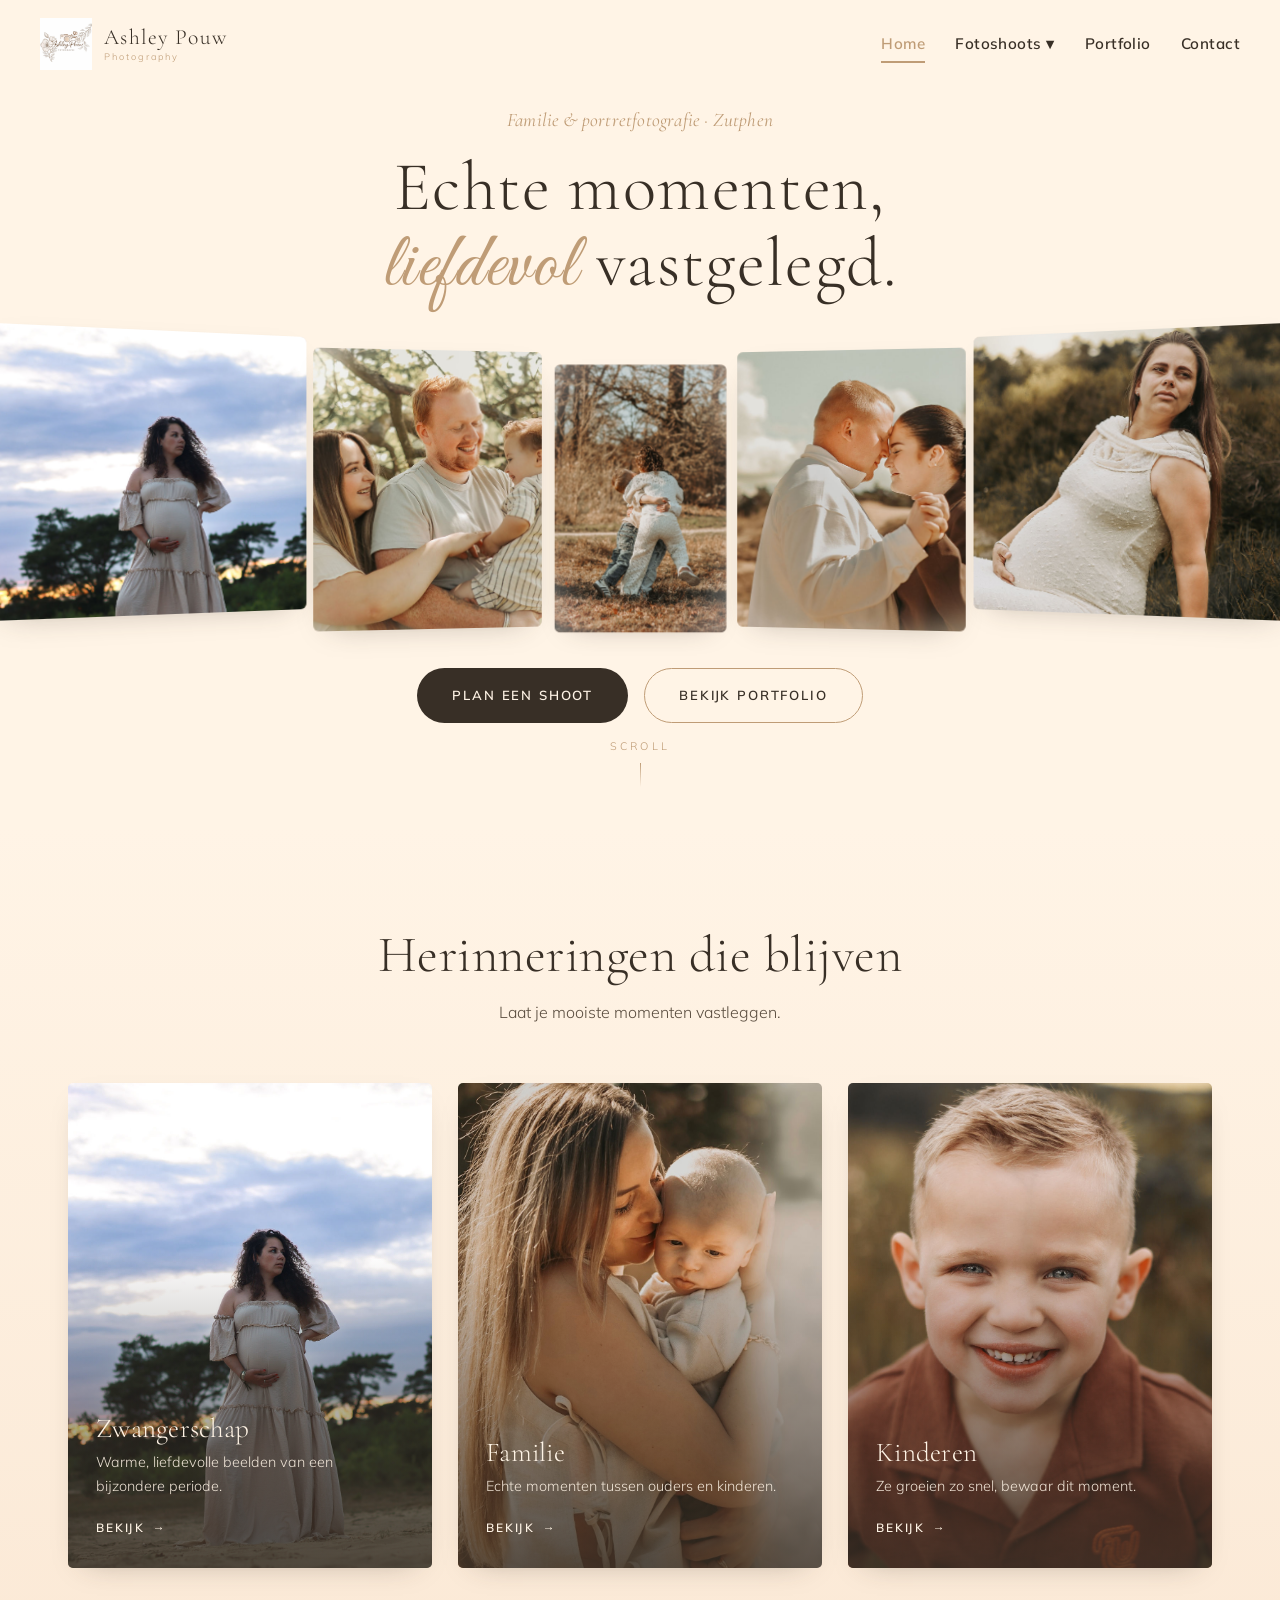
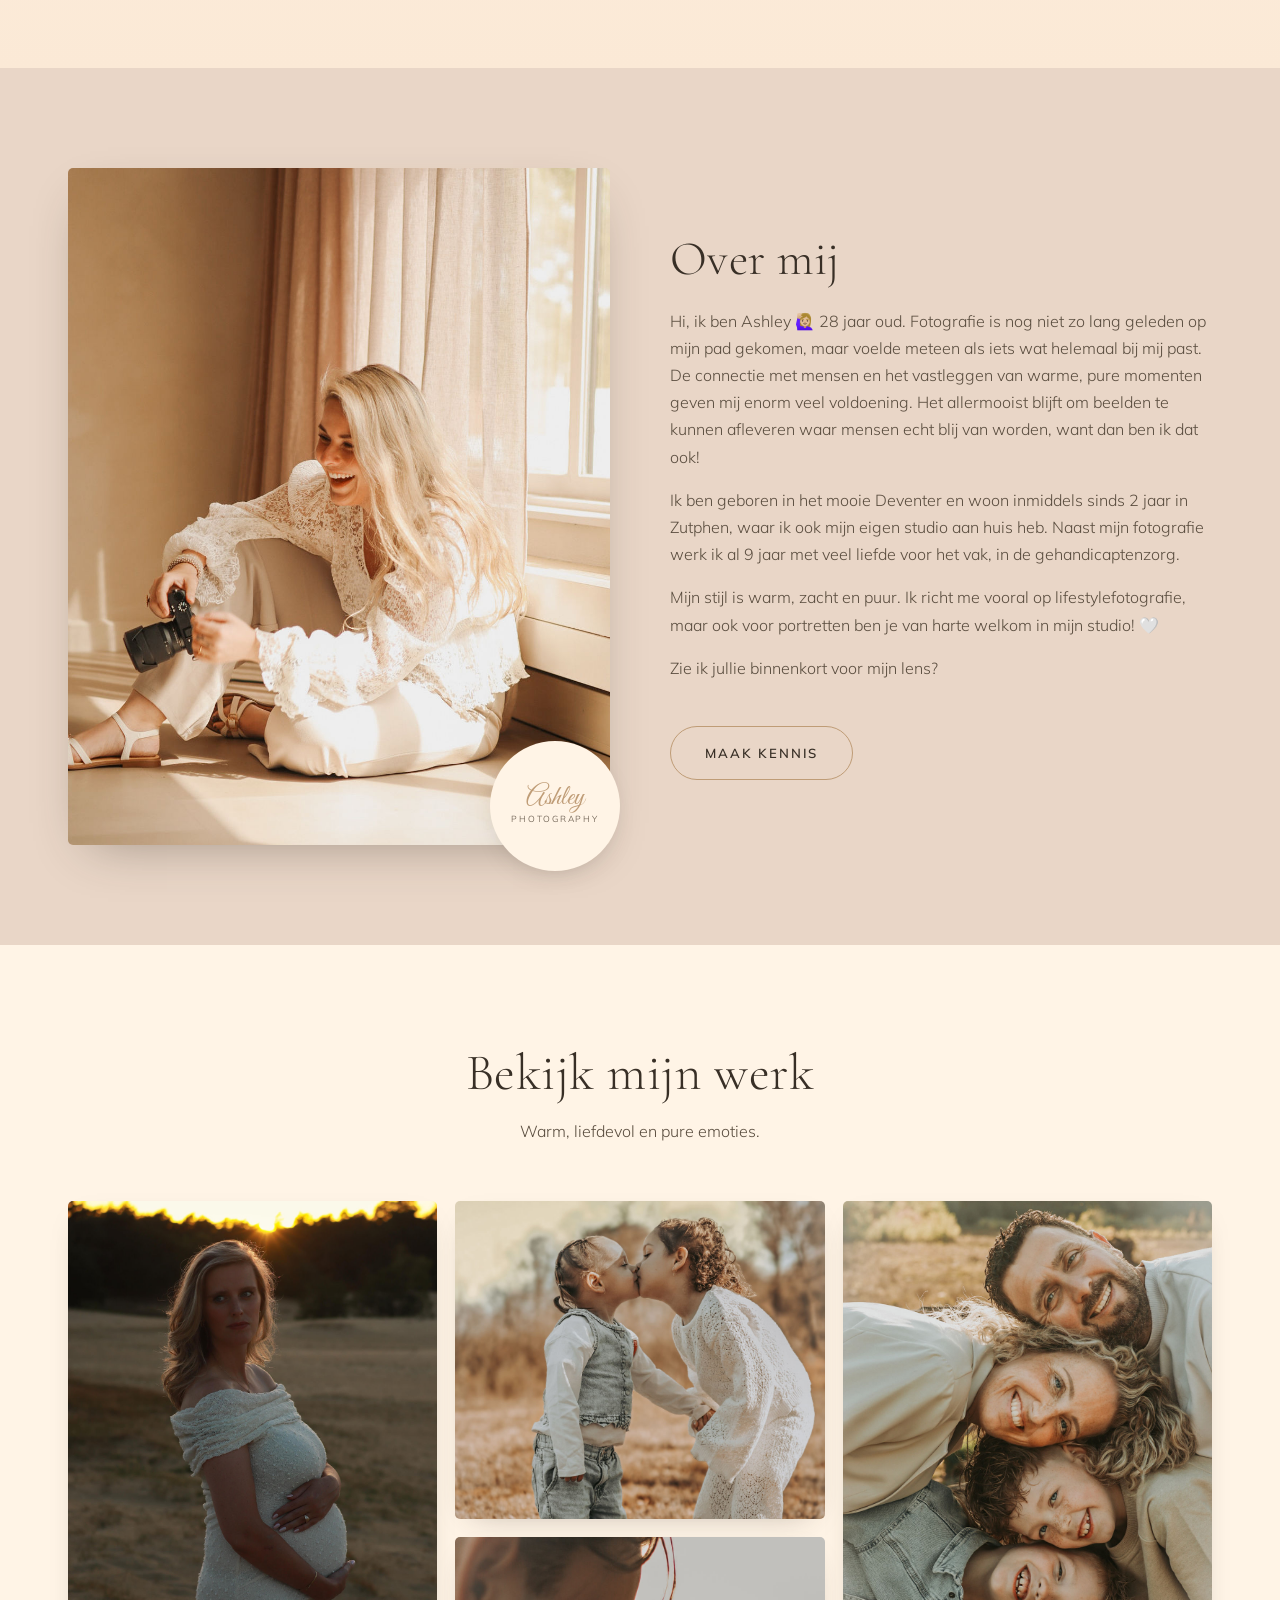
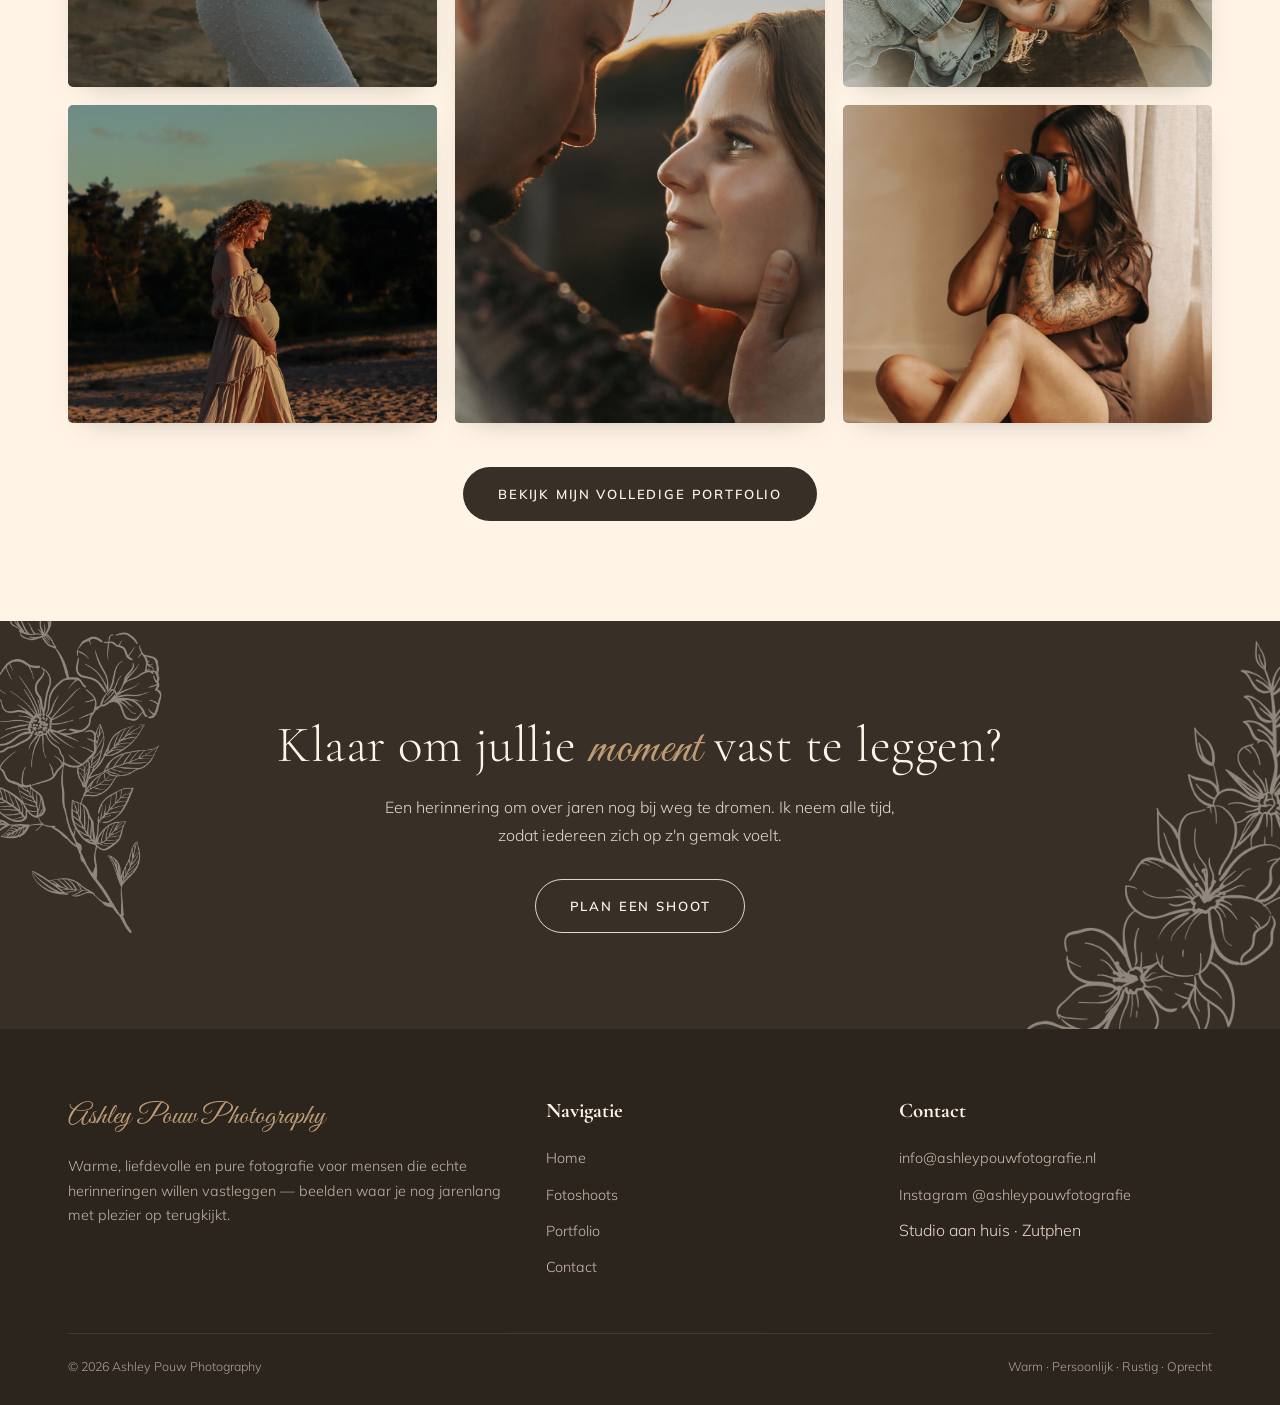
==== commit 9ae6d9b2: "Bedrijfsnaam: Fotografie -> Photography Co-Authored-By: Claude Opus 4.8 <noreply@anthropic.com>" ====
--- a/index.html
+++ b/index.html
@@ -3,7 +3,7 @@
 <head>
   <meta charset="UTF-8">
   <meta name="viewport" content="width=device-width, initial-scale=1.0">
-  <title>Ashley Pouw Fotografie · Warme, liefdevolle fotografie in Zutphen</title>
+  <title>Ashley Pouw Photography · Warme, liefdevolle fotografie in Zutphen</title>
   <meta name="description" content="Warme, pure lifestyle- en portretfotografie in Zutphen. Zwangerschap, gezin, kinderen en meer — echte momenten, liefdevol vastgelegd.">
   <link rel="icon" href="images/logo.jpg">
   <link rel="preconnect" href="https://fonts.googleapis.com">
@@ -16,8 +16,8 @@
   <!-- ===== Header ===== -->
   <header class="site-header">
     <a class="brand" href="index.html">
-      <img src="images/logo.jpg" alt="Ashley Pouw Fotografie logo">
-      <span class="brand-name">Ashley Pouw<small>Fotografie</small></span>
+      <img src="images/logo.jpg" alt="Ashley Pouw Photography logo">
+      <span class="brand-name">Ashley Pouw<small>Photography</small></span>
     </a>
     <button class="nav-toggle" aria-label="Menu"><span></span><span></span><span></span></button>
     <nav class="nav">
@@ -100,7 +100,7 @@
         <img src="images/over-ashley.jpg" alt="Ashley Pouw">
         <div class="badge">
           <span class="script">Ashley</span>
-          <small>Fotografie</small>
+          <small>Photography</small>
         </div>
       </div>
       <div class="about-text reveal">
@@ -150,7 +150,7 @@
     <div class="container">
       <div class="footer-grid">
         <div>
-          <span class="script">Ashley Pouw Fotografie</span>
+          <span class="script">Ashley Pouw Photography</span>
           <p style="margin-top:12px;">Warme, liefdevolle en pure fotografie voor mensen die echte herinneringen willen vastleggen — beelden waar je nog jarenlang met plezier op terugkijkt.</p>
         </div>
         <div>
@@ -172,7 +172,7 @@
         </div>
       </div>
       <div class="footer-bottom">
-        <span>© 2026 Ashley Pouw Fotografie</span>
+        <span>© 2026 Ashley Pouw Photography</span>
         <span>Warm · Persoonlijk · Rustig · Oprecht</span>
       </div>
     </div>
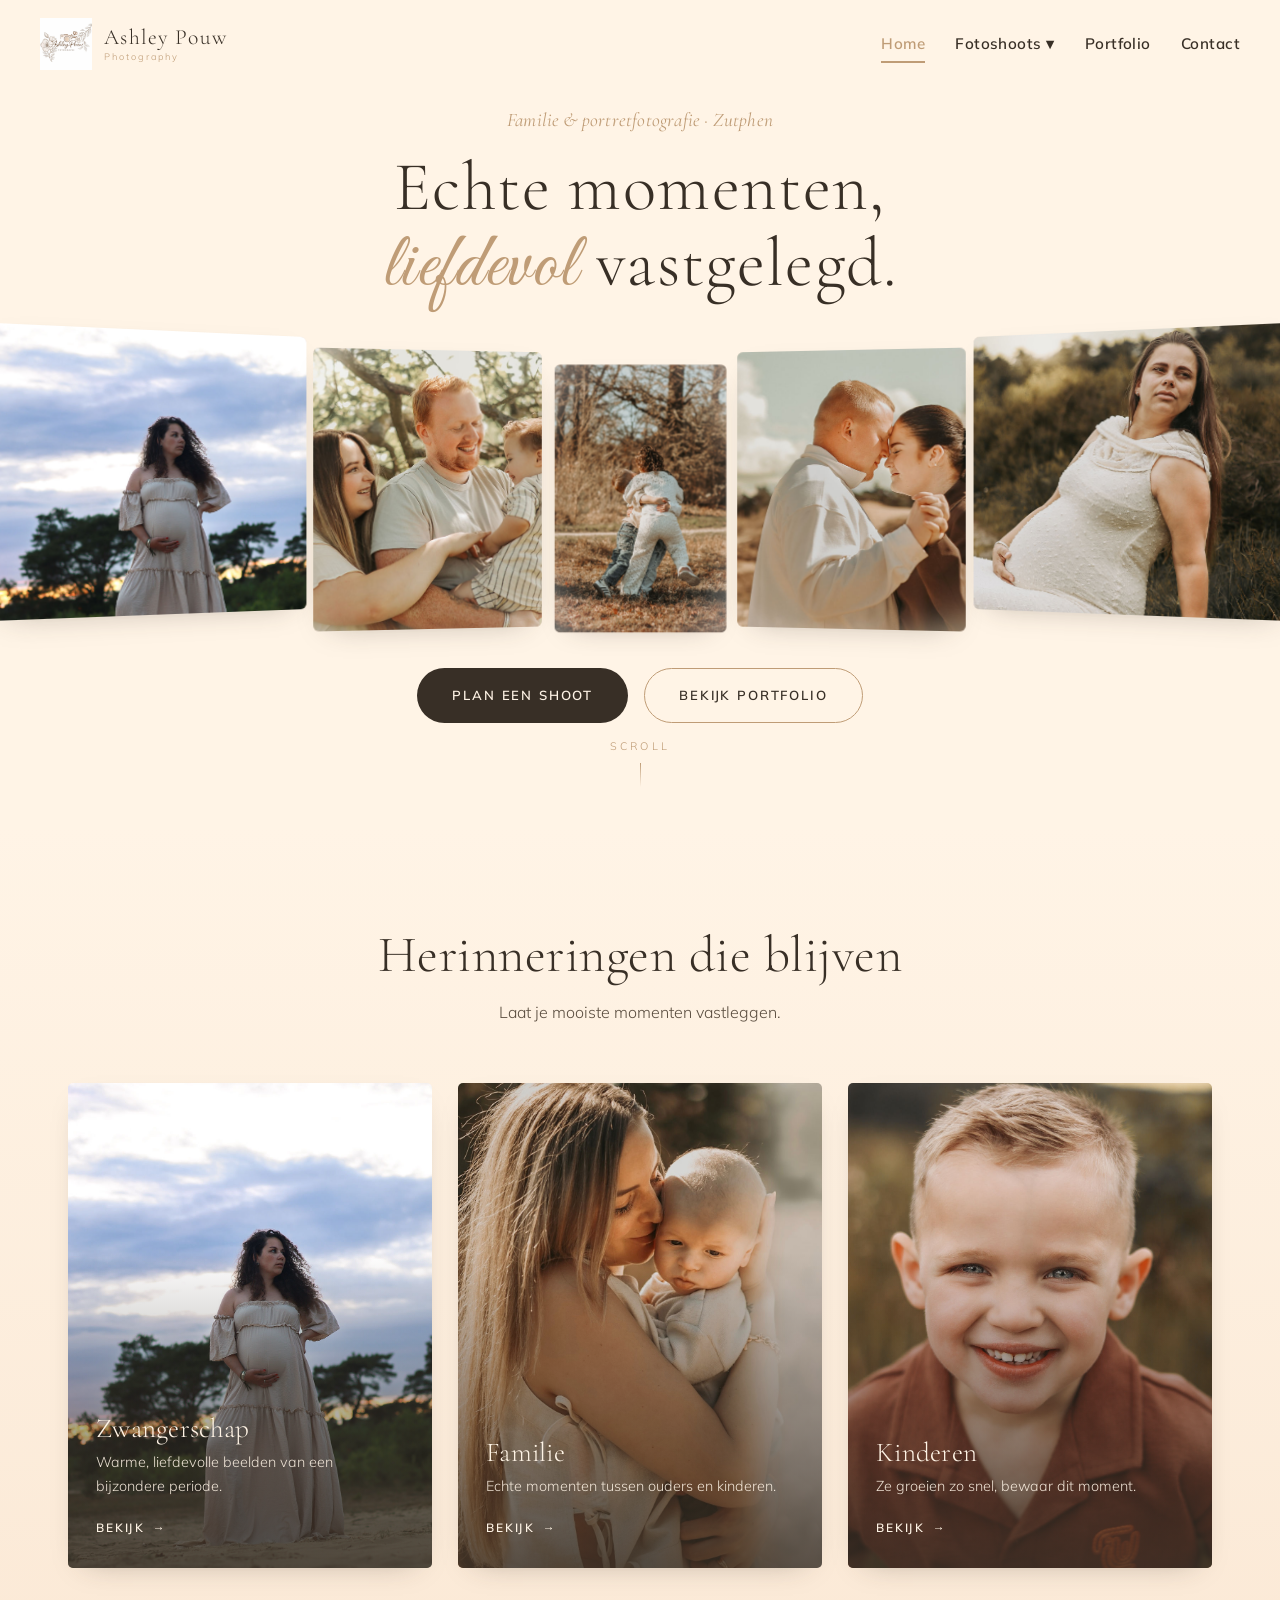
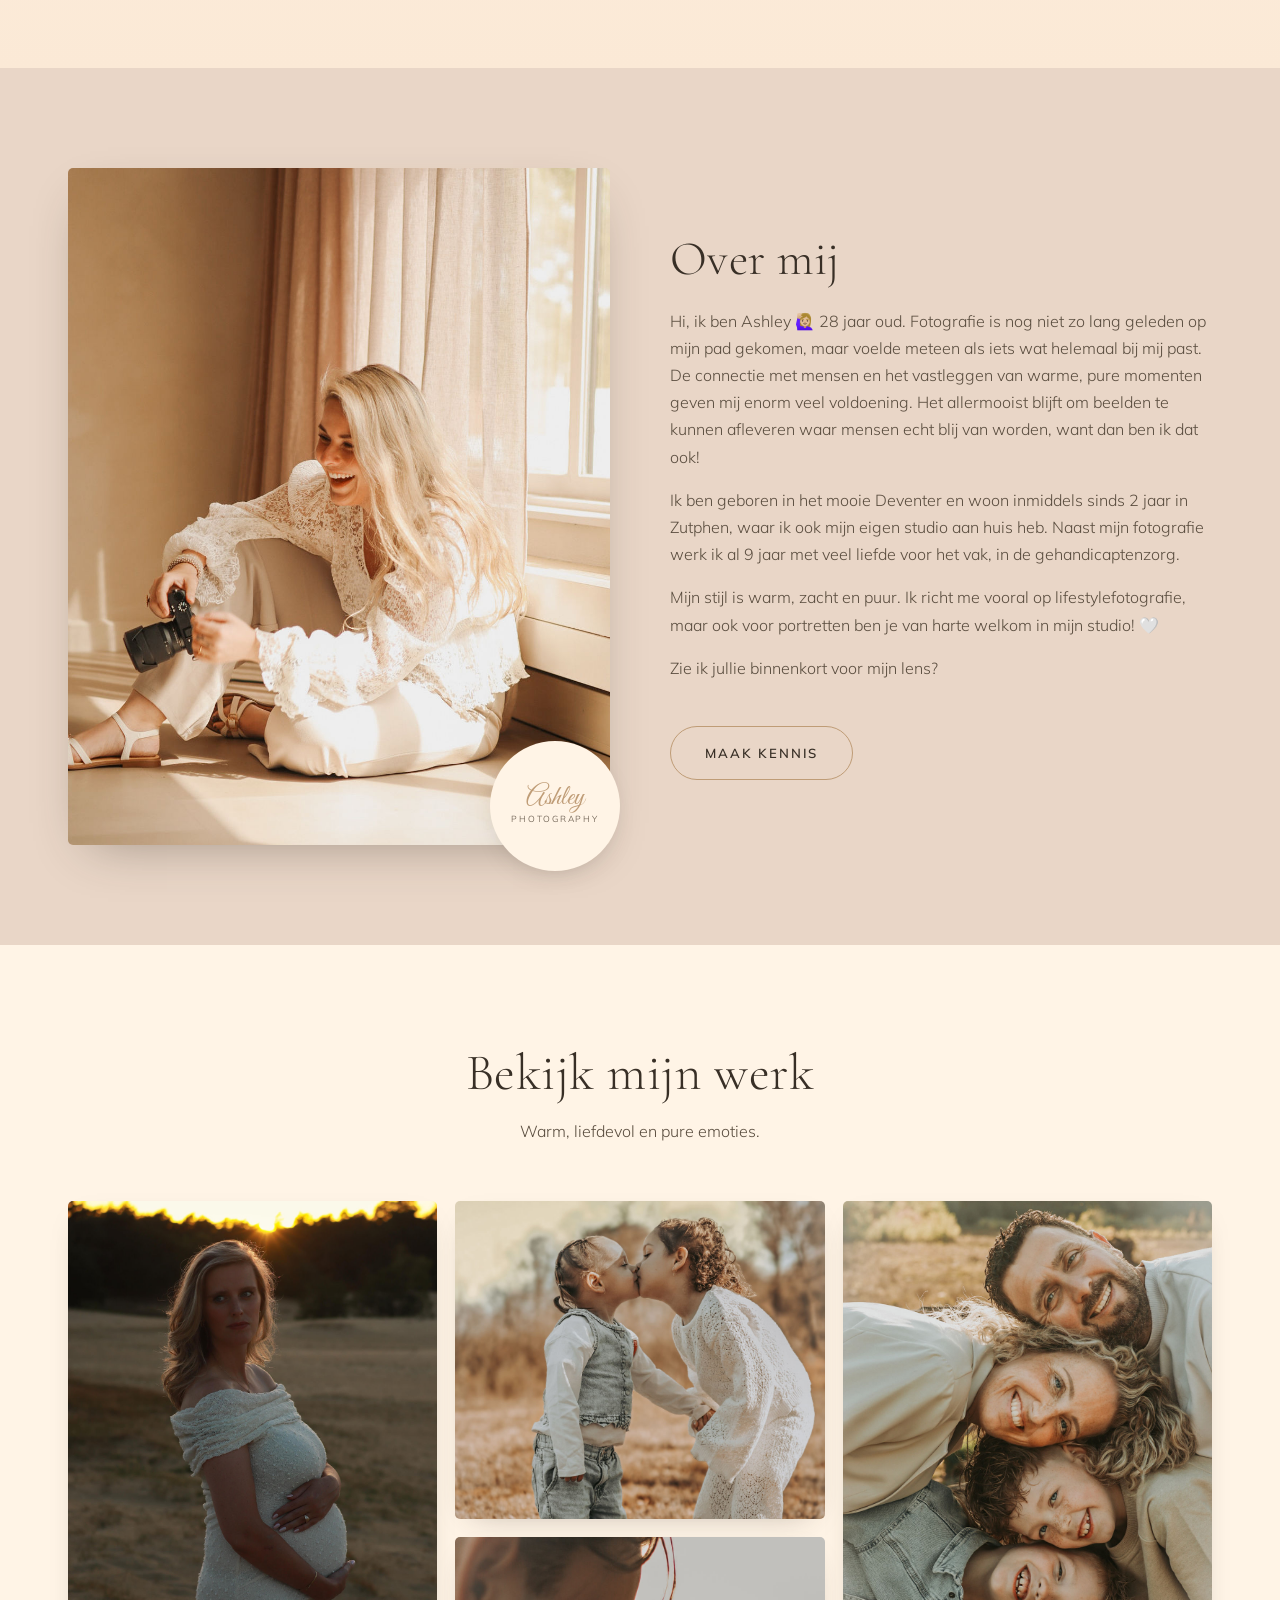
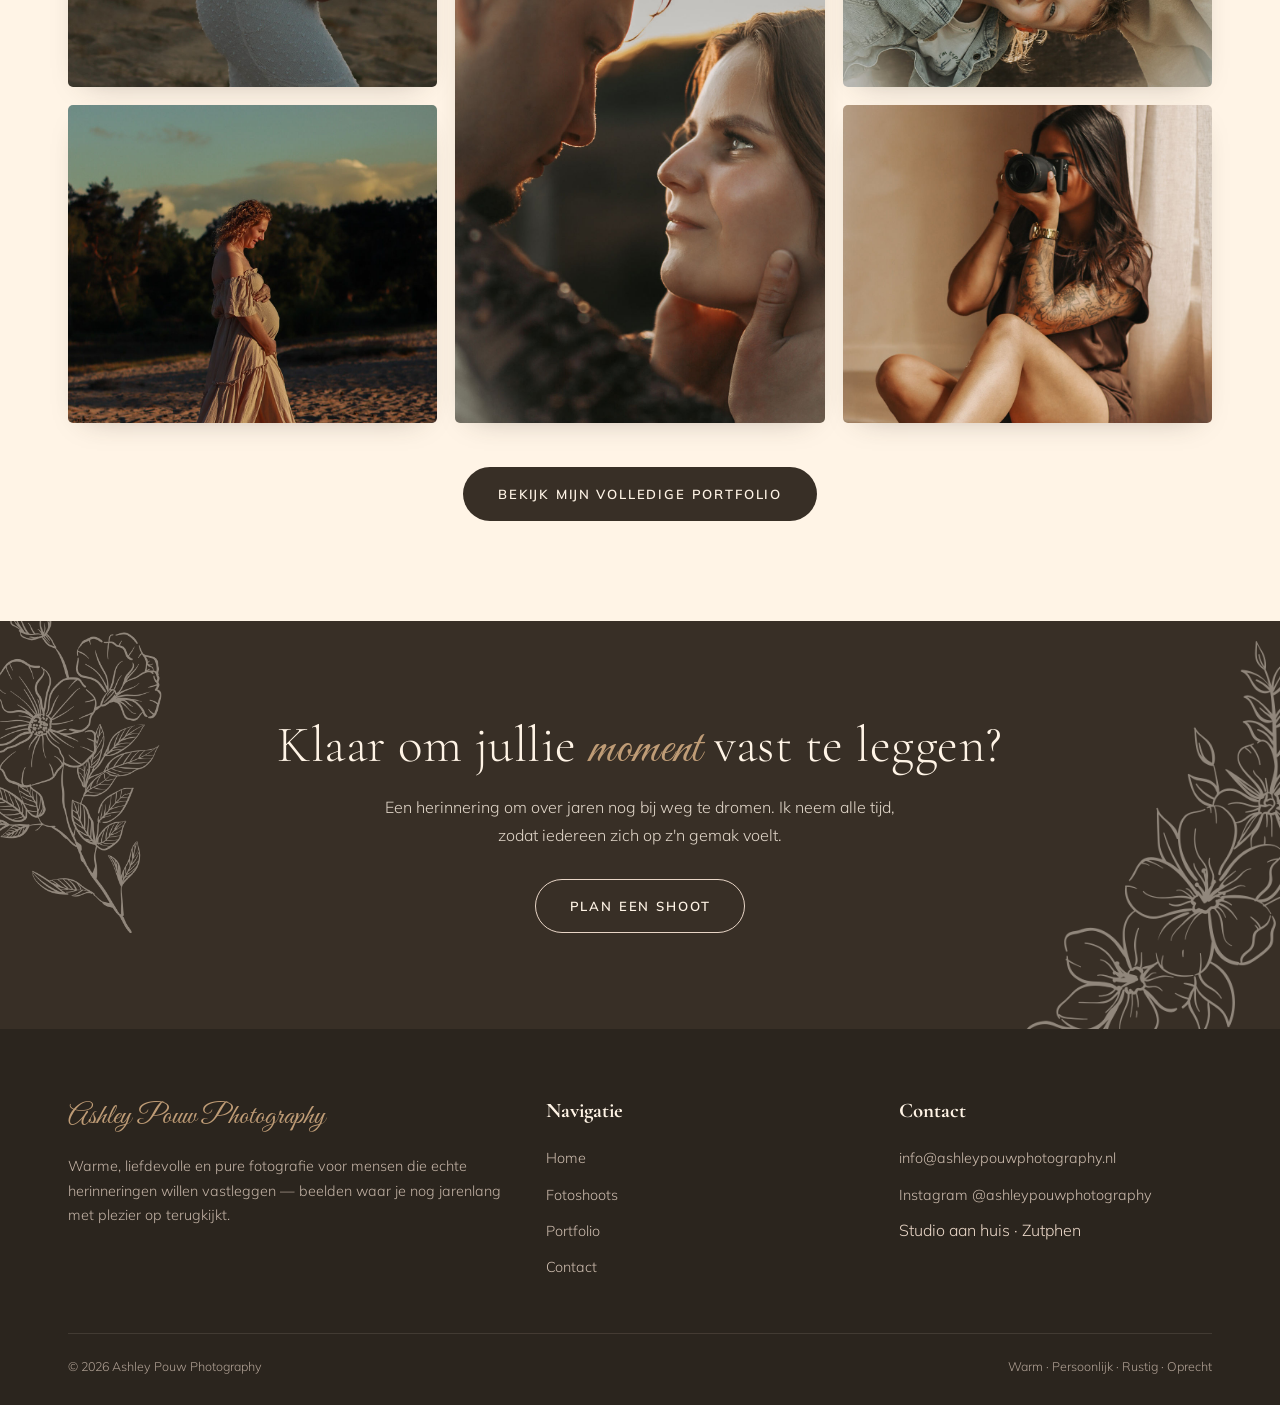
==== commit 58d83dc3: "E-mail en Instagram naar ashleypouwphotography Co-Authored-By: Claude Opus 4.8 <noreply@anthropic.co" ====
--- a/index.html
+++ b/index.html
@@ -165,8 +165,8 @@
         <div>
           <h4>Contact</h4>
           <ul>
-            <li><a href="mailto:info@ashleypouwfotografie.nl">info@ashleypouwfotografie.nl</a></li>
-            <li><a href="#">Instagram @ashleypouwfotografie</a></li>
+            <li><a href="mailto:info@ashleypouwphotography.nl">info@ashleypouwphotography.nl</a></li>
+            <li><a href="#">Instagram @ashleypouwphotography</a></li>
             <li>Studio aan huis · Zutphen</li>
           </ul>
         </div>
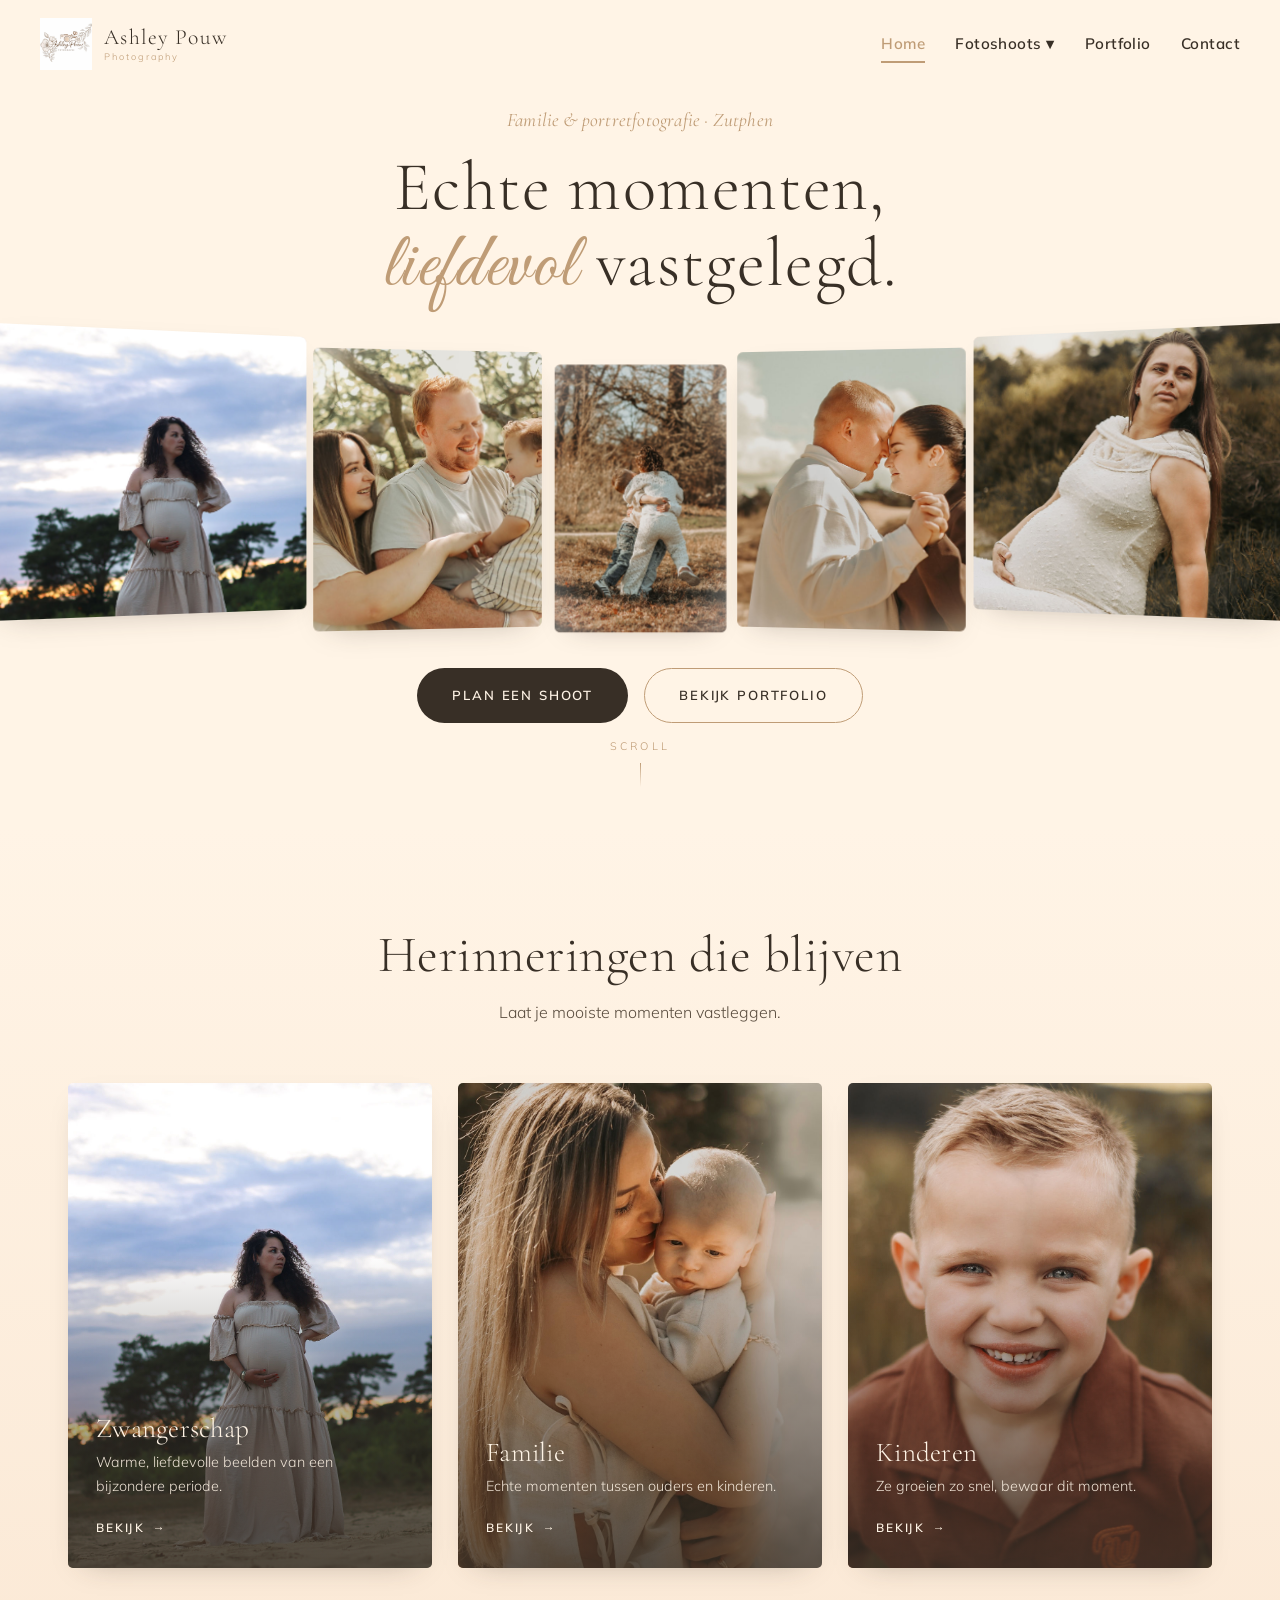
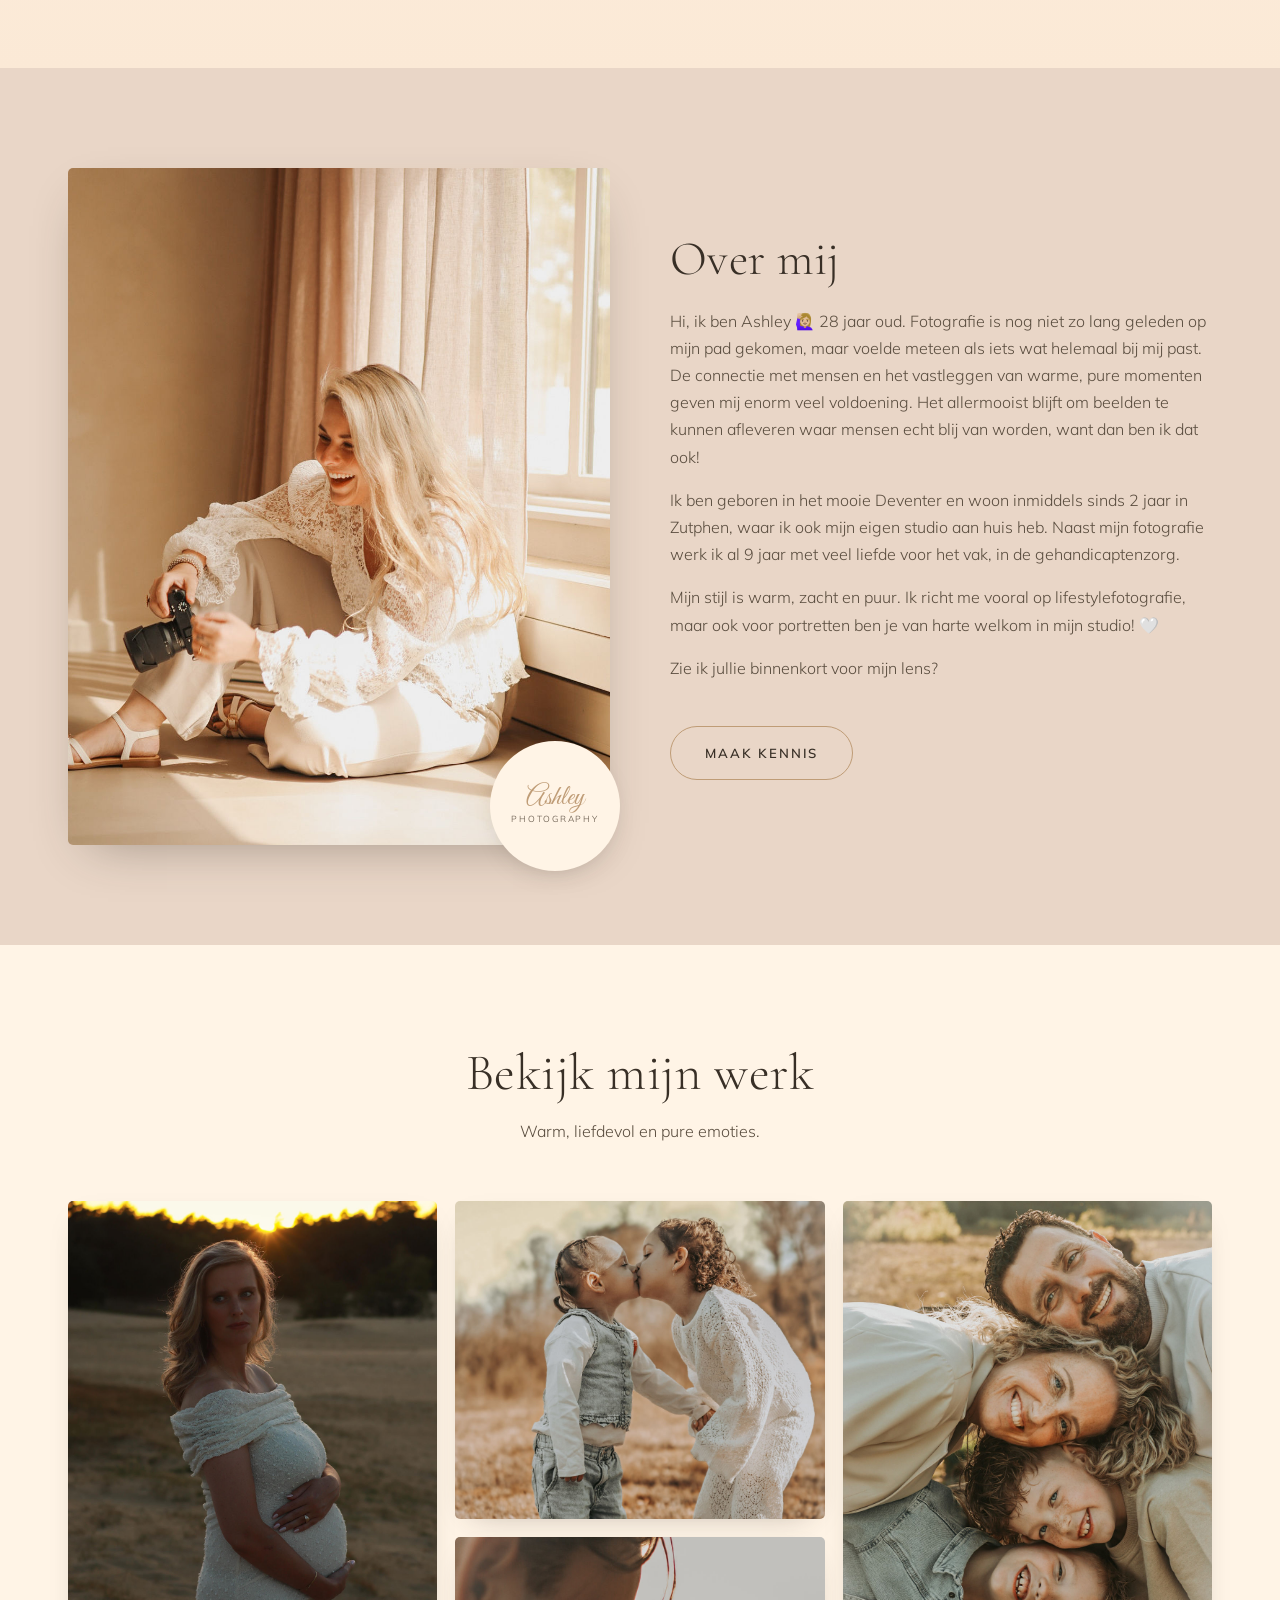
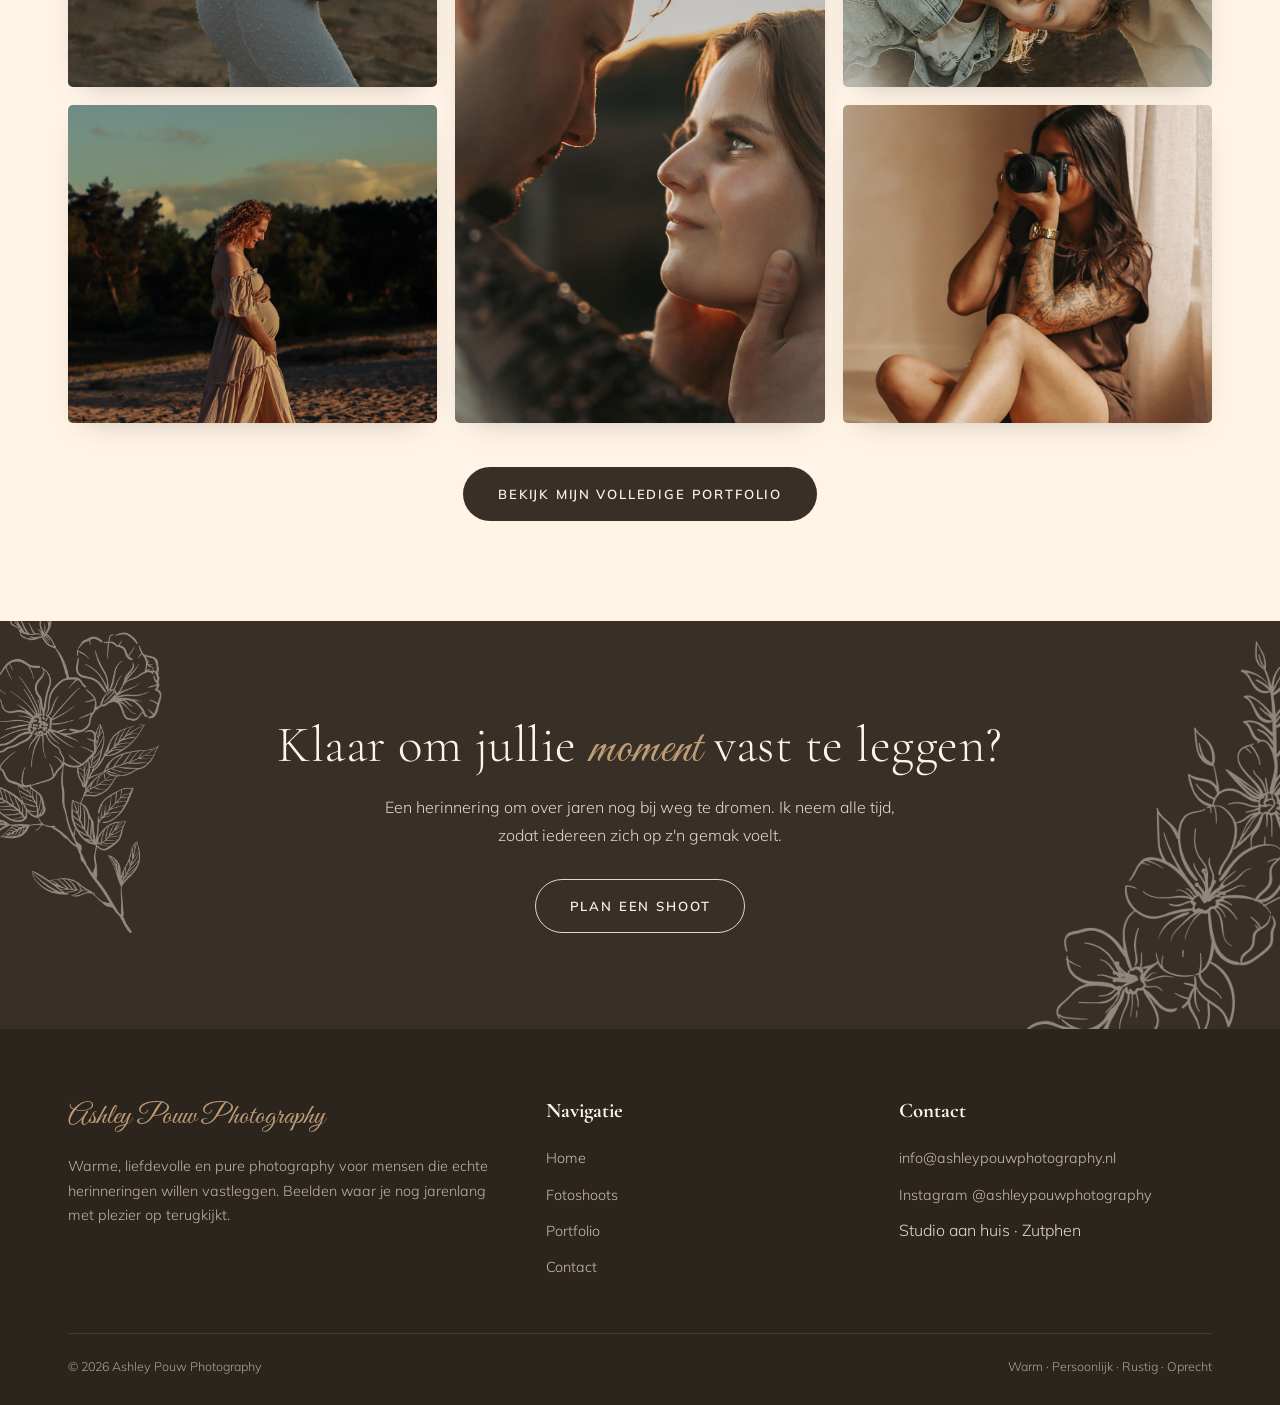
==== commit 28219aec: "Footer: fotografie -> photography + streepjes uit tekst Co-Authored-By: Claude Opus 4.8 <noreply@ant" ====
--- a/index.html
+++ b/index.html
@@ -151,7 +151,7 @@
       <div class="footer-grid">
         <div>
           <span class="script">Ashley Pouw Photography</span>
-          <p style="margin-top:12px;">Warme, liefdevolle en pure fotografie voor mensen die echte herinneringen willen vastleggen — beelden waar je nog jarenlang met plezier op terugkijkt.</p>
+          <p style="margin-top:12px;">Warme, liefdevolle en pure photography voor mensen die echte herinneringen willen vastleggen. Beelden waar je nog jarenlang met plezier op terugkijkt.</p>
         </div>
         <div>
           <h4>Navigatie</h4>
